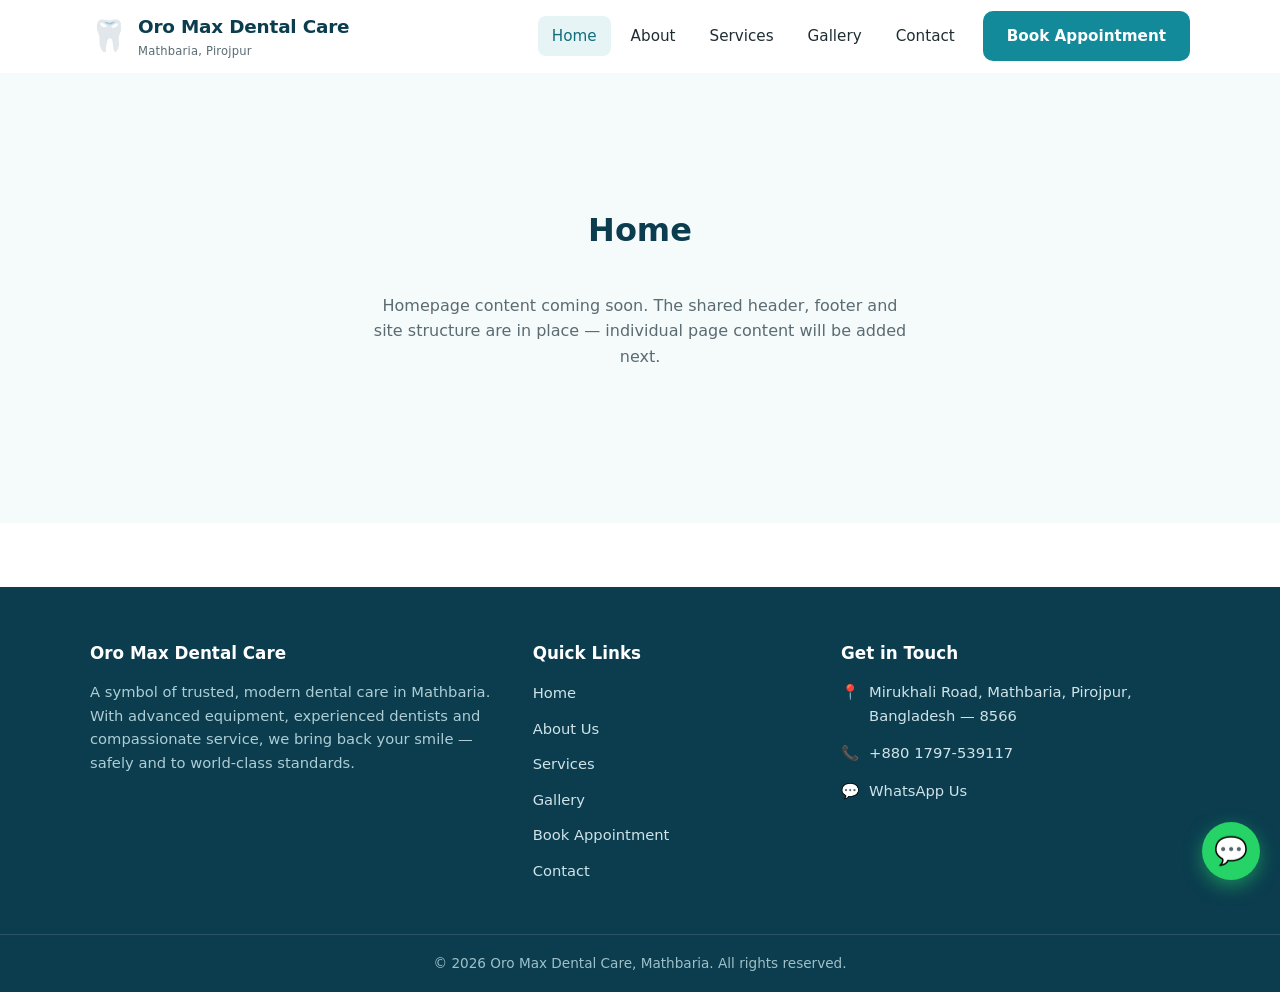
==== index.html @ 1729d455 "Set up site foundation: file structure, shared header & footer - Static HTML/CSS/JS scaffold for Oro" ====
<!DOCTYPE html>
<html lang="en">
<head>
  <meta charset="UTF-8" />
  <meta name="viewport" content="width=device-width, initial-scale=1.0" />
  <title>Oro Max Dental Care — Mathbaria, Pirojpur</title>
  <meta name="description" content="Trusted, modern dental care in Mathbaria, Pirojpur. Experienced dentists, advanced equipment and compassionate service. Book your appointment today." />
  <link rel="stylesheet" href="css/style.css" />
</head>
<body data-page="home">
  <!-- Shared header (injected by include.js) -->
  <div data-include="partials/header.html"></div>

  <main>
    <section class="page-placeholder">
      <h1>Home</h1>
      <p>Homepage content coming soon. The shared header, footer and site
         structure are in place — individual page content will be added next.</p>
    </section>
  </main>

  <!-- Shared footer + floating WhatsApp (injected by include.js) -->
  <div data-include="partials/footer.html"></div>

  <script src="js/include.js"></script>
  <script src="js/main.js"></script>
</body>
</html>
---- css/style.css ----
/* ============================================================
   Oro Max Dental Care — Global Stylesheet
   Palette: clean white + dental teal/blue (no brand color given)
   ============================================================ */

/* ---------- Design tokens ---------- */
:root {
  --teal-700: #0f6e7a;
  --teal-600: #138a99;
  --teal-500: #17a2b8;
  --teal-100: #e6f4f6;
  --blue-900: #0b3d4f;
  --accent: #2cc0d6;

  --text: #1f2d33;
  --text-soft: #5a6b72;
  --bg: #ffffff;
  --bg-soft: #f5fafb;
  --border: #e2eaec;
  --white: #ffffff;
  --whatsapp: #25d366;

  --shadow-sm: 0 1px 4px rgba(11, 61, 79, 0.08);
  --shadow-md: 0 6px 20px rgba(11, 61, 79, 0.12);

  --radius: 10px;
  --radius-lg: 16px;
  --container: 1140px;
  --header-h: 72px;

  --font: "Segoe UI", system-ui, -apple-system, Roboto, Helvetica, Arial, sans-serif;
}

/* ---------- Reset / base ---------- */
*,
*::before,
*::after { box-sizing: border-box; }

html { scroll-behavior: smooth; }

body {
  margin: 0;
  font-family: var(--font);
  color: var(--text);
  background: var(--bg);
  line-height: 1.6;
  -webkit-font-smoothing: antialiased;
}

img { max-width: 100%; display: block; }
a { color: var(--teal-600); text-decoration: none; }
a:hover { color: var(--teal-700); }

h1, h2, h3 { line-height: 1.25; color: var(--blue-900); margin-top: 0; }

.container {
  width: 100%;
  max-width: var(--container);
  margin-inline: auto;
  padding-inline: 20px;
}

/* ---------- Buttons ---------- */
.btn {
  display: inline-flex;
  align-items: center;
  justify-content: center;
  gap: 8px;
  padding: 11px 22px;
  border-radius: var(--radius);
  font-weight: 600;
  font-size: 0.95rem;
  border: 2px solid transparent;
  cursor: pointer;
  transition: transform 0.15s ease, background 0.2s ease, color 0.2s ease;
}
.btn:active { transform: translateY(1px); }

.btn-primary {
  background: var(--teal-600);
  color: var(--white);
}
.btn-primary:hover { background: var(--teal-700); color: var(--white); }

.btn-outline {
  background: transparent;
  border-color: var(--teal-600);
  color: var(--teal-600);
}
.btn-outline:hover { background: var(--teal-600); color: var(--white); }

/* ============================================================
   HEADER
   ============================================================ */
.site-header {
  position: sticky;
  top: 0;
  z-index: 1000;
  background: rgba(255, 255, 255, 0.96);
  backdrop-filter: blur(8px);
  border-bottom: 1px solid transparent;
  transition: box-shadow 0.2s ease, border-color 0.2s ease;
}
.site-header.is-scrolled {
  box-shadow: var(--shadow-sm);
  border-bottom-color: var(--border);
}

.header-inner {
  display: flex;
  align-items: center;
  justify-content: space-between;
  min-height: var(--header-h);
  gap: 16px;
}

/* Brand */
.brand {
  display: inline-flex;
  align-items: center;
  gap: 10px;
  color: var(--blue-900);
}
.brand:hover { color: var(--blue-900); }
.brand-icon { font-size: 1.9rem; line-height: 1; }
.brand-text { display: flex; flex-direction: column; }
.brand-name { font-weight: 700; font-size: 1.15rem; letter-spacing: -0.01em; }
.brand-tagline { font-size: 0.72rem; color: var(--text-soft); letter-spacing: 0.02em; }

/* Nav */
.primary-nav .nav-list {
  list-style: none;
  display: flex;
  align-items: center;
  gap: 6px;
  margin: 0;
  padding: 0;
}
.primary-nav a:not(.btn) {
  display: block;
  padding: 8px 14px;
  border-radius: 8px;
  color: var(--text);
  font-weight: 500;
  font-size: 0.95rem;
}
.primary-nav a:not(.btn):hover { background: var(--teal-100); color: var(--teal-700); }
.primary-nav a.is-active:not(.btn) { color: var(--teal-700); background: var(--teal-100); }
.nav-cta { margin-left: 8px; }

/* Hamburger */
.nav-toggle {
  display: none;
  flex-direction: column;
  justify-content: center;
  gap: 5px;
  width: 44px;
  height: 44px;
  background: transparent;
  border: none;
  cursor: pointer;
  padding: 0;
}
.nav-toggle-bar {
  width: 26px;
  height: 3px;
  background: var(--blue-900);
  border-radius: 3px;
  transition: transform 0.25s ease, opacity 0.2s ease;
}
.nav-toggle.is-active .nav-toggle-bar:nth-child(1) { transform: translateY(8px) rotate(45deg); }
.nav-toggle.is-active .nav-toggle-bar:nth-child(2) { opacity: 0; }
.nav-toggle.is-active .nav-toggle-bar:nth-child(3) { transform: translateY(-8px) rotate(-45deg); }

/* Mobile nav */
@media (max-width: 880px) {
  .nav-toggle { display: flex; }
  .primary-nav {
    position: absolute;
    top: var(--header-h);
    left: 0;
    right: 0;
    background: var(--white);
    border-bottom: 1px solid var(--border);
    box-shadow: var(--shadow-md);
    max-height: 0;
    overflow: hidden;
    transition: max-height 0.3s ease;
  }
  .primary-nav.is-open { max-height: 460px; }
  .primary-nav .nav-list {
    flex-direction: column;
    align-items: stretch;
    gap: 2px;
    padding: 12px 20px 20px;
  }
  .primary-nav a:not(.btn) { padding: 12px 14px; }
  .nav-cta { margin: 8px 0 0; }
  .nav-cta .btn { width: 100%; }
}

/* ============================================================
   FOOTER
   ============================================================ */
.site-footer {
  background: var(--blue-900);
  color: #cfe3e8;
  margin-top: 64px;
}
.footer-grid {
  display: grid;
  grid-template-columns: 1.5fr 1fr 1.3fr;
  gap: 40px;
  padding-block: 56px 40px;
}
.footer-heading {
  color: var(--white);
  font-size: 1.05rem;
  margin-bottom: 16px;
}
.footer-about { color: #aecdd4; font-size: 0.92rem; margin: 0; }

.footer-links,
.footer-contact { list-style: none; margin: 0; padding: 0; }
.footer-links li { margin-bottom: 10px; }
.footer-links a { color: #cfe3e8; font-size: 0.92rem; }
.footer-links a:hover { color: var(--accent); }

.footer-contact li {
  display: flex;
  align-items: flex-start;
  gap: 10px;
  margin-bottom: 14px;
  font-size: 0.92rem;
  color: #cfe3e8;
}
.footer-contact a { color: #cfe3e8; }
.footer-contact a:hover { color: var(--accent); }
.footer-contact-icon { flex-shrink: 0; }

.footer-bottom {
  border-top: 1px solid rgba(255, 255, 255, 0.12);
  padding-block: 18px;
  text-align: center;
}
.footer-bottom p { margin: 0; font-size: 0.85rem; color: #9fc0c8; }

@media (max-width: 760px) {
  .footer-grid { grid-template-columns: 1fr; gap: 32px; padding-block: 40px 28px; }
}

/* ============================================================
   FLOATING WHATSAPP BUTTON
   ============================================================ */
.whatsapp-float {
  position: fixed;
  right: 20px;
  bottom: 20px;
  z-index: 1100;
  width: 58px;
  height: 58px;
  border-radius: 50%;
  background: var(--whatsapp);
  display: flex;
  align-items: center;
  justify-content: center;
  box-shadow: 0 6px 18px rgba(37, 211, 102, 0.5);
  transition: transform 0.2s ease;
}
.whatsapp-float:hover { transform: scale(1.08); }
.whatsapp-float-icon { font-size: 1.7rem; line-height: 1; }

/* ============================================================
   PAGE SCAFFOLD HELPERS (placeholder pages for now)
   ============================================================ */
.page-placeholder {
  min-height: 50vh;
  display: flex;
  flex-direction: column;
  align-items: center;
  justify-content: center;
  text-align: center;
  padding: 80px 20px;
  background: var(--bg-soft);
}
.page-placeholder h1 { font-size: 2rem; }
.page-placeholder p { color: var(--text-soft); max-width: 540px; }
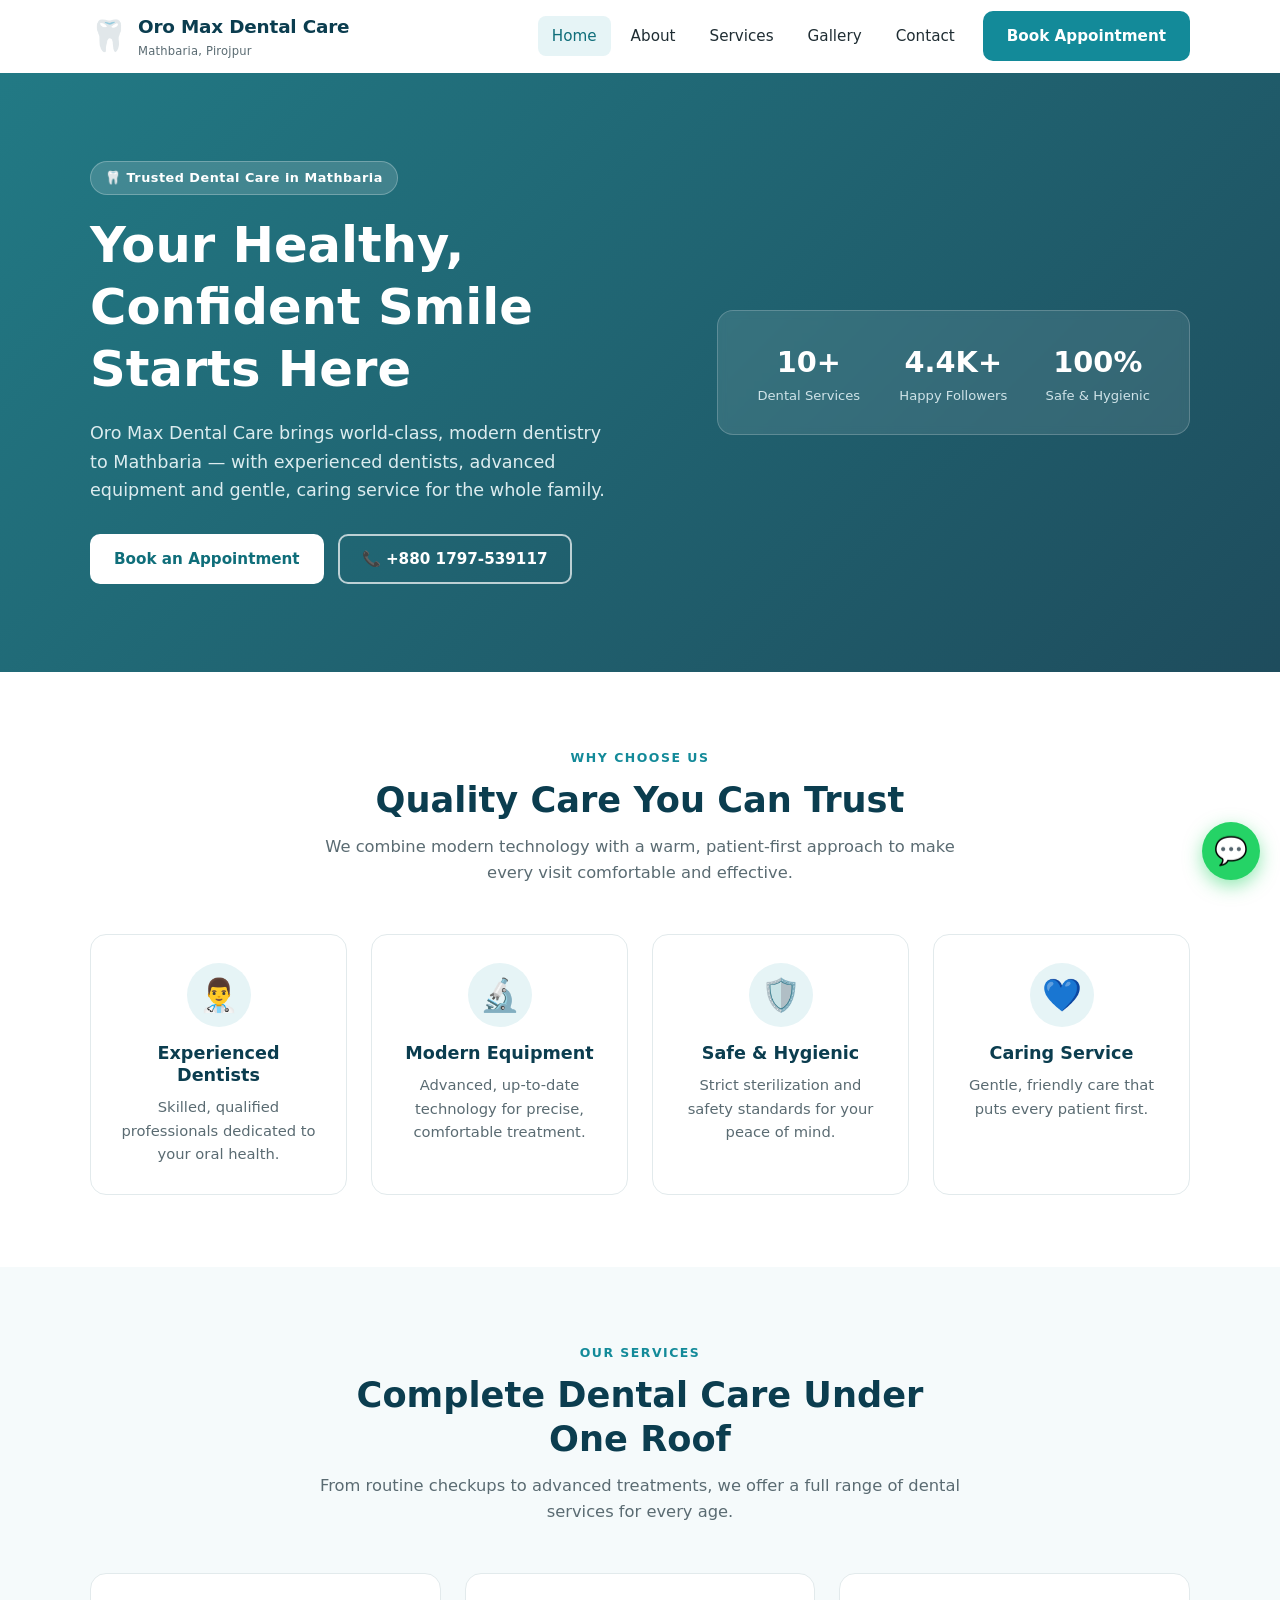
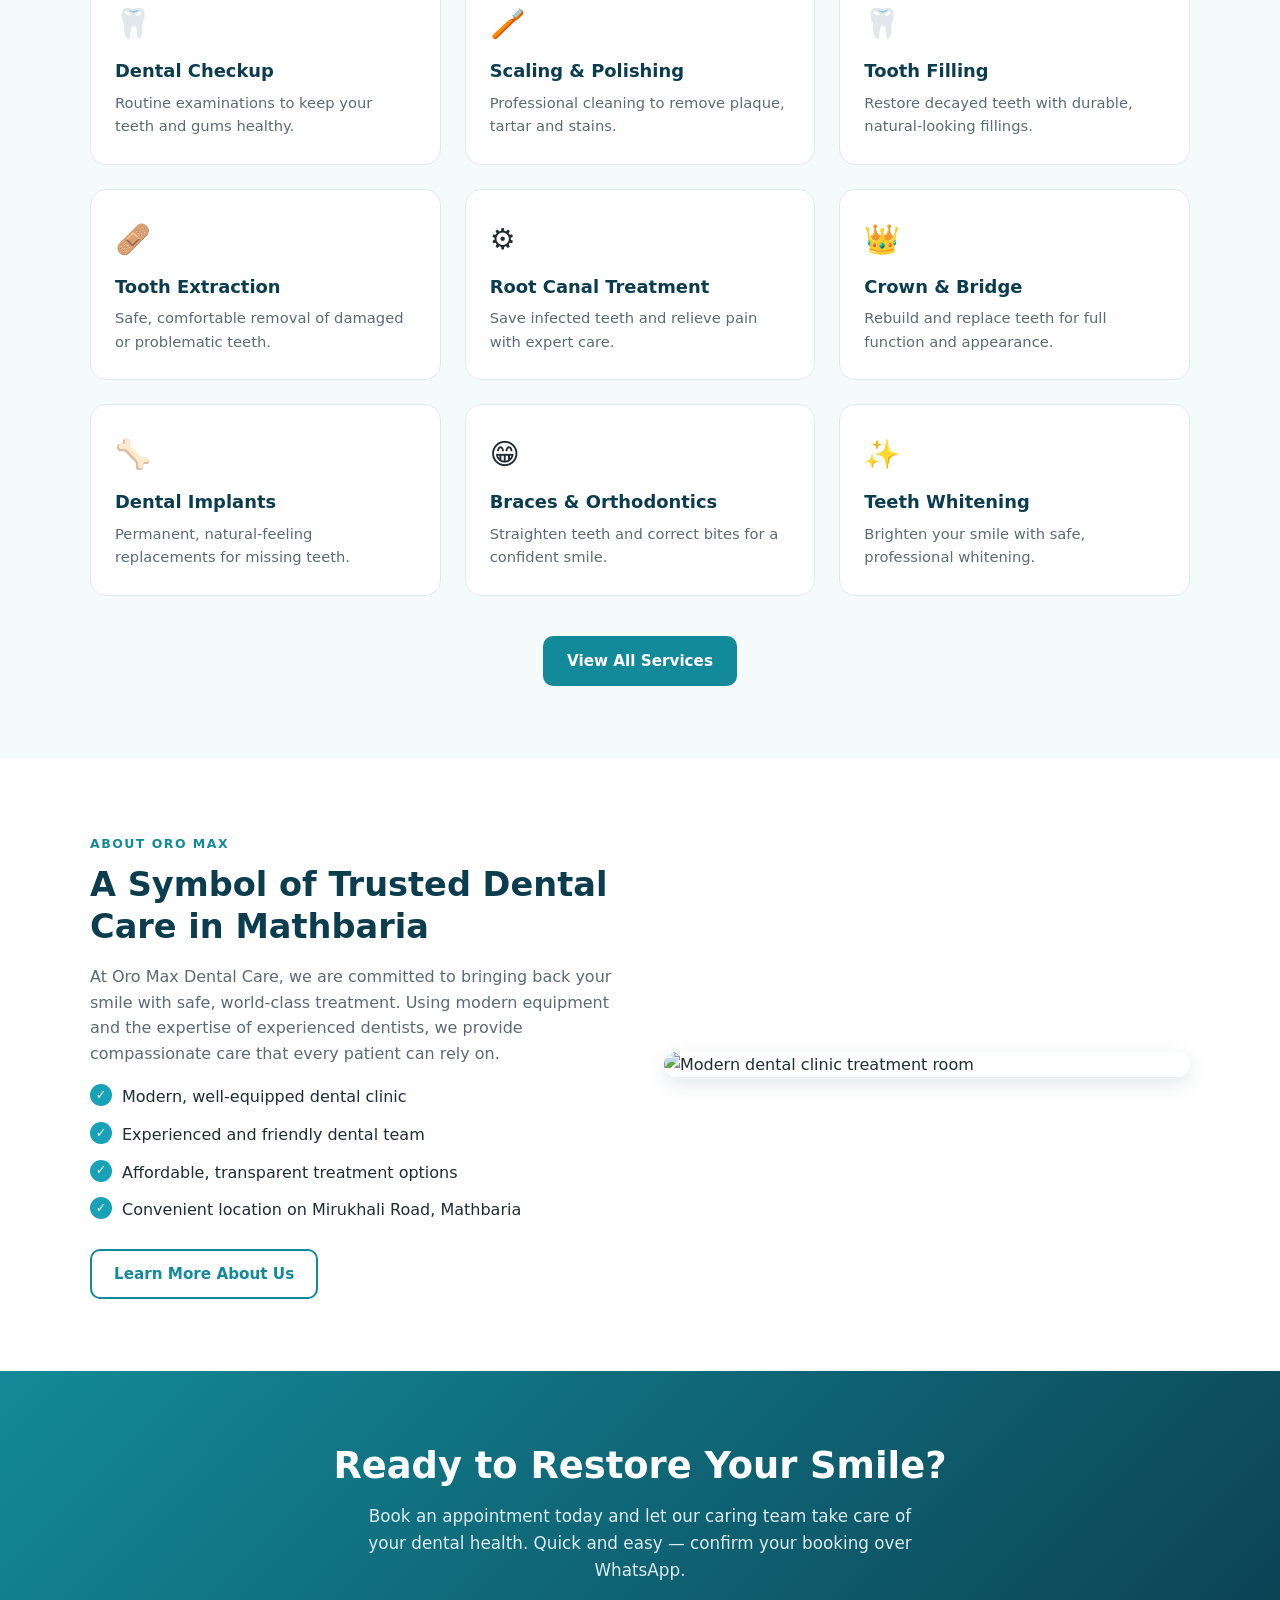
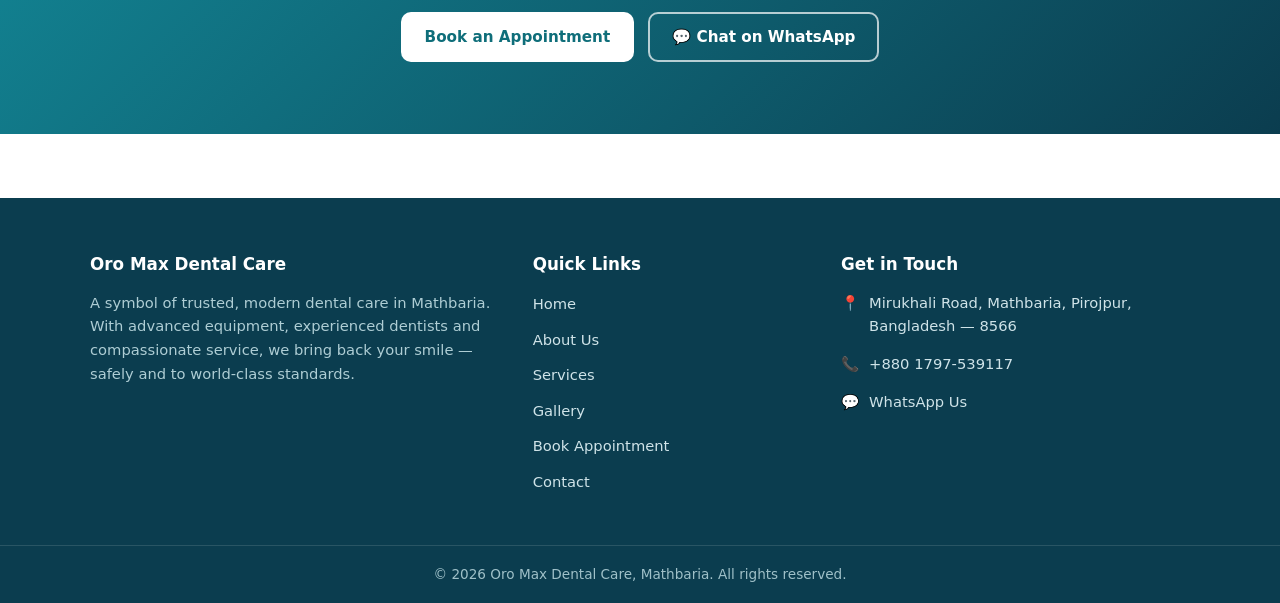
==== commit 4e6c481c: "Build out home page content - Hero with tagline, CTA buttons (book + call) and stats - Why Choose Us" ====
--- a/index.html
+++ b/index.html
@@ -12,10 +12,186 @@
   <div data-include="partials/header.html"></div>
 
   <main>
-    <section class="page-placeholder">
-      <h1>Home</h1>
-      <p>Homepage content coming soon. The shared header, footer and site
-         structure are in place — individual page content will be added next.</p>
+    <!-- ============ HERO ============ -->
+    <section class="hero">
+      <div class="container hero-inner">
+        <div class="hero-content">
+          <span class="hero-eyebrow">🦷 Trusted Dental Care in Mathbaria</span>
+          <h1>Your Healthy, Confident Smile Starts Here</h1>
+          <p>
+            Oro Max Dental Care brings world-class, modern dentistry to Mathbaria —
+            with experienced dentists, advanced equipment and gentle, caring service
+            for the whole family.
+          </p>
+          <div class="hero-actions">
+            <a href="appointment.html" class="btn btn-light">Book an Appointment</a>
+            <a href="tel:+8801797539117" class="btn btn-ghost">📞 +880 1797-539117</a>
+          </div>
+        </div>
+
+        <div class="hero-stats">
+          <div class="hero-stat">
+            <div class="hero-stat-num">10+</div>
+            <div class="hero-stat-label">Dental Services</div>
+          </div>
+          <div class="hero-stat">
+            <div class="hero-stat-num">4.4K+</div>
+            <div class="hero-stat-label">Happy Followers</div>
+          </div>
+          <div class="hero-stat">
+            <div class="hero-stat-num">100%</div>
+            <div class="hero-stat-label">Safe & Hygienic</div>
+          </div>
+        </div>
+      </div>
+    </section>
+
+    <!-- ============ WHY CHOOSE US ============ -->
+    <section class="section">
+      <div class="container">
+        <div class="section-head">
+          <span class="section-eyebrow">Why Choose Us</span>
+          <h2 class="section-title">Quality Care You Can Trust</h2>
+          <p class="section-subtitle">
+            We combine modern technology with a warm, patient-first approach to make
+            every visit comfortable and effective.
+          </p>
+        </div>
+
+        <div class="feature-grid">
+          <div class="feature-card">
+            <div class="feature-icon" aria-hidden="true">👨‍⚕️</div>
+            <h3>Experienced Dentists</h3>
+            <p>Skilled, qualified professionals dedicated to your oral health.</p>
+          </div>
+          <div class="feature-card">
+            <div class="feature-icon" aria-hidden="true">🔬</div>
+            <h3>Modern Equipment</h3>
+            <p>Advanced, up-to-date technology for precise, comfortable treatment.</p>
+          </div>
+          <div class="feature-card">
+            <div class="feature-icon" aria-hidden="true">🛡️</div>
+            <h3>Safe &amp; Hygienic</h3>
+            <p>Strict sterilization and safety standards for your peace of mind.</p>
+          </div>
+          <div class="feature-card">
+            <div class="feature-icon" aria-hidden="true">💙</div>
+            <h3>Caring Service</h3>
+            <p>Gentle, friendly care that puts every patient first.</p>
+          </div>
+        </div>
+      </div>
+    </section>
+
+    <!-- ============ SERVICES PREVIEW ============ -->
+    <section class="section section-soft">
+      <div class="container">
+        <div class="section-head">
+          <span class="section-eyebrow">Our Services</span>
+          <h2 class="section-title">Complete Dental Care Under One Roof</h2>
+          <p class="section-subtitle">
+            From routine checkups to advanced treatments, we offer a full range of
+            dental services for every age.
+          </p>
+        </div>
+
+        <div class="service-grid">
+          <div class="service-card">
+            <div class="service-icon" aria-hidden="true">🦷</div>
+            <h3>Dental Checkup</h3>
+            <p>Routine examinations to keep your teeth and gums healthy.</p>
+          </div>
+          <div class="service-card">
+            <div class="service-icon" aria-hidden="true">🪥</div>
+            <h3>Scaling &amp; Polishing</h3>
+            <p>Professional cleaning to remove plaque, tartar and stains.</p>
+          </div>
+          <div class="service-card">
+            <div class="service-icon" aria-hidden="true">🦷</div>
+            <h3>Tooth Filling</h3>
+            <p>Restore decayed teeth with durable, natural-looking fillings.</p>
+          </div>
+          <div class="service-card">
+            <div class="service-icon" aria-hidden="true">🩹</div>
+            <h3>Tooth Extraction</h3>
+            <p>Safe, comfortable removal of damaged or problematic teeth.</p>
+          </div>
+          <div class="service-card">
+            <div class="service-icon" aria-hidden="true">⚙️</div>
+            <h3>Root Canal Treatment</h3>
+            <p>Save infected teeth and relieve pain with expert care.</p>
+          </div>
+          <div class="service-card">
+            <div class="service-icon" aria-hidden="true">👑</div>
+            <h3>Crown &amp; Bridge</h3>
+            <p>Rebuild and replace teeth for full function and appearance.</p>
+          </div>
+          <div class="service-card">
+            <div class="service-icon" aria-hidden="true">🦴</div>
+            <h3>Dental Implants</h3>
+            <p>Permanent, natural-feeling replacements for missing teeth.</p>
+          </div>
+          <div class="service-card">
+            <div class="service-icon" aria-hidden="true">😁</div>
+            <h3>Braces &amp; Orthodontics</h3>
+            <p>Straighten teeth and correct bites for a confident smile.</p>
+          </div>
+          <div class="service-card">
+            <div class="service-icon" aria-hidden="true">✨</div>
+            <h3>Teeth Whitening</h3>
+            <p>Brighten your smile with safe, professional whitening.</p>
+          </div>
+        </div>
+
+        <div class="services-more">
+          <a href="services.html" class="btn btn-primary">View All Services</a>
+        </div>
+      </div>
+    </section>
+
+    <!-- ============ ABOUT PREVIEW ============ -->
+    <section class="section">
+      <div class="container split">
+        <div class="split-body">
+          <span class="section-eyebrow">About Oro Max</span>
+          <h2>A Symbol of Trusted Dental Care in Mathbaria</h2>
+          <p>
+            At Oro Max Dental Care, we are committed to bringing back your smile with
+            safe, world-class treatment. Using modern equipment and the expertise of
+            experienced dentists, we provide compassionate care that every patient
+            can rely on.
+          </p>
+          <ul class="check-list">
+            <li>Modern, well-equipped dental clinic</li>
+            <li>Experienced and friendly dental team</li>
+            <li>Affordable, transparent treatment options</li>
+            <li>Convenient location on Mirukhali Road, Mathbaria</li>
+          </ul>
+          <a href="about.html" class="btn btn-outline">Learn More About Us</a>
+        </div>
+        <div class="split-media">
+          <img
+            src="https://images.unsplash.com/photo-1629909613654-28e377c37b09?auto=format&fit=crop&w=800&q=80"
+            alt="Modern dental clinic treatment room"
+            loading="lazy" />
+        </div>
+      </div>
+    </section>
+
+    <!-- ============ CTA BANNER ============ -->
+    <section class="section cta-banner">
+      <div class="container">
+        <h2>Ready to Restore Your Smile?</h2>
+        <p>
+          Book an appointment today and let our caring team take care of your dental
+          health. Quick and easy — confirm your booking over WhatsApp.
+        </p>
+        <div class="cta-actions">
+          <a href="appointment.html" class="btn btn-light">Book an Appointment</a>
+          <a href="https://wa.me/8801797539117?text=Hello%2C%20I%20would%20like%20to%20book%20an%20appointment%20at%20Oro%20Max%20Dental%20Care."
+             class="btn btn-ghost" target="_blank" rel="noopener">💬 Chat on WhatsApp</a>
+        </div>
+      </div>
     </section>
   </main>
 
--- a/css/style.css
+++ b/css/style.css
@@ -285,3 +285,186 @@
 }
 .page-placeholder h1 { font-size: 2rem; }
 .page-placeholder p { color: var(--text-soft); max-width: 540px; }
+
+/* ============================================================
+   SHARED SECTION HELPERS
+   ============================================================ */
+.section { padding-block: 72px; }
+.section-soft { background: var(--bg-soft); }
+.section-head { text-align: center; max-width: 640px; margin: 0 auto 48px; }
+.section-eyebrow {
+  display: inline-block;
+  font-size: 0.78rem;
+  font-weight: 700;
+  letter-spacing: 0.12em;
+  text-transform: uppercase;
+  color: var(--teal-600);
+  margin-bottom: 10px;
+}
+.section-title { font-size: clamp(1.6rem, 3.5vw, 2.2rem); margin-bottom: 12px; }
+.section-subtitle { color: var(--text-soft); margin: 0; font-size: 1.02rem; }
+
+/* ============================================================
+   HERO
+   ============================================================ */
+.hero {
+  position: relative;
+  background:
+    linear-gradient(135deg, rgba(15, 110, 122, 0.92), rgba(11, 61, 79, 0.92)),
+    url("https://images.unsplash.com/photo-1606811841689-23dfddce3e95?auto=format&fit=crop&w=1600&q=80") center/cover;
+  color: var(--white);
+}
+.hero-inner {
+  display: grid;
+  grid-template-columns: 1.1fr 0.9fr;
+  align-items: center;
+  gap: 48px;
+  padding-block: 88px;
+}
+.hero-eyebrow {
+  display: inline-block;
+  background: rgba(255, 255, 255, 0.15);
+  border: 1px solid rgba(255, 255, 255, 0.25);
+  padding: 6px 14px;
+  border-radius: 999px;
+  font-size: 0.8rem;
+  font-weight: 600;
+  letter-spacing: 0.04em;
+  margin-bottom: 20px;
+}
+.hero h1 {
+  color: var(--white);
+  font-size: clamp(2rem, 5vw, 3.1rem);
+  margin-bottom: 18px;
+}
+.hero p { color: #dcecef; font-size: 1.1rem; max-width: 520px; margin: 0 0 30px; }
+.hero-actions { display: flex; flex-wrap: wrap; gap: 14px; }
+.hero .btn-light { background: var(--white); color: var(--teal-700); }
+.hero .btn-light:hover { background: var(--teal-100); color: var(--teal-700); }
+.hero .btn-ghost { border-color: rgba(255, 255, 255, 0.7); color: var(--white); }
+.hero .btn-ghost:hover { background: rgba(255, 255, 255, 0.15); color: var(--white); }
+
+.hero-stats {
+  display: grid;
+  grid-template-columns: repeat(3, 1fr);
+  gap: 18px;
+  background: rgba(255, 255, 255, 0.1);
+  border: 1px solid rgba(255, 255, 255, 0.2);
+  border-radius: var(--radius-lg);
+  padding: 28px;
+  backdrop-filter: blur(4px);
+}
+.hero-stat { text-align: center; }
+.hero-stat-num { font-size: 1.8rem; font-weight: 700; color: var(--white); }
+.hero-stat-label { font-size: 0.82rem; color: #cfe3e8; }
+
+@media (max-width: 880px) {
+  .hero-inner { grid-template-columns: 1fr; gap: 36px; padding-block: 60px; }
+  .hero-stats { max-width: 420px; }
+}
+
+/* ============================================================
+   FEATURES / WHY CHOOSE US
+   ============================================================ */
+.feature-grid {
+  display: grid;
+  grid-template-columns: repeat(4, 1fr);
+  gap: 24px;
+}
+.feature-card {
+  background: var(--white);
+  border: 1px solid var(--border);
+  border-radius: var(--radius-lg);
+  padding: 28px 24px;
+  text-align: center;
+  transition: transform 0.2s ease, box-shadow 0.2s ease;
+}
+.feature-card:hover { transform: translateY(-4px); box-shadow: var(--shadow-md); }
+.feature-icon {
+  font-size: 2rem;
+  width: 64px; height: 64px;
+  display: flex; align-items: center; justify-content: center;
+  margin: 0 auto 16px;
+  background: var(--teal-100);
+  border-radius: 50%;
+}
+.feature-card h3 { font-size: 1.1rem; margin-bottom: 8px; }
+.feature-card p { color: var(--text-soft); font-size: 0.92rem; margin: 0; }
+
+@media (max-width: 880px) { .feature-grid { grid-template-columns: repeat(2, 1fr); } }
+@media (max-width: 520px) { .feature-grid { grid-template-columns: 1fr; } }
+
+/* ============================================================
+   SERVICES PREVIEW
+   ============================================================ */
+.service-grid {
+  display: grid;
+  grid-template-columns: repeat(3, 1fr);
+  gap: 24px;
+}
+.service-card {
+  background: var(--white);
+  border: 1px solid var(--border);
+  border-radius: var(--radius-lg);
+  padding: 26px 24px;
+  transition: transform 0.2s ease, box-shadow 0.2s ease, border-color 0.2s ease;
+}
+.service-card:hover {
+  transform: translateY(-4px);
+  box-shadow: var(--shadow-md);
+  border-color: var(--teal-500);
+}
+.service-card .service-icon { font-size: 1.8rem; margin-bottom: 14px; }
+.service-card h3 { font-size: 1.12rem; margin-bottom: 8px; }
+.service-card p { color: var(--text-soft); font-size: 0.92rem; margin: 0; }
+.services-more { text-align: center; margin-top: 40px; }
+
+@media (max-width: 880px) { .service-grid { grid-template-columns: repeat(2, 1fr); } }
+@media (max-width: 520px) { .service-grid { grid-template-columns: 1fr; } }
+
+/* ============================================================
+   ABOUT PREVIEW (split)
+   ============================================================ */
+.split {
+  display: grid;
+  grid-template-columns: 1fr 1fr;
+  gap: 48px;
+  align-items: center;
+}
+.split-media img { border-radius: var(--radius-lg); box-shadow: var(--shadow-md); }
+.split-body h2 { font-size: clamp(1.6rem, 3.5vw, 2.1rem); margin-bottom: 16px; }
+.split-body p { color: var(--text-soft); margin-bottom: 18px; }
+.check-list { list-style: none; margin: 0 0 26px; padding: 0; }
+.check-list li {
+  display: flex; align-items: flex-start; gap: 10px;
+  margin-bottom: 12px; color: var(--text);
+}
+.check-list li::before {
+  content: "✓";
+  color: var(--white);
+  background: var(--teal-500);
+  width: 22px; height: 22px; flex-shrink: 0;
+  border-radius: 50%;
+  display: flex; align-items: center; justify-content: center;
+  font-size: 0.8rem; font-weight: 700;
+}
+@media (max-width: 880px) {
+  .split { grid-template-columns: 1fr; gap: 32px; }
+  .split-media { order: -1; }
+}
+
+/* ============================================================
+   CTA BANNER
+   ============================================================ */
+.cta-banner {
+  background: linear-gradient(135deg, var(--teal-600), var(--blue-900));
+  color: var(--white);
+  text-align: center;
+}
+.cta-banner h2 { color: var(--white); font-size: clamp(1.6rem, 4vw, 2.3rem); margin-bottom: 14px; }
+.cta-banner p { color: #dcecef; max-width: 560px; margin: 0 auto 28px; font-size: 1.05rem; }
+.cta-actions { display: flex; flex-wrap: wrap; gap: 14px; justify-content: center; }
+.cta-banner .btn-light { background: var(--white); color: var(--teal-700); }
+.cta-banner .btn-light:hover { background: var(--teal-100); }
+.cta-banner .btn-ghost { border-color: rgba(255,255,255,0.7); color: var(--white); }
+.cta-banner .btn-ghost:hover { background: rgba(255,255,255,0.15); }
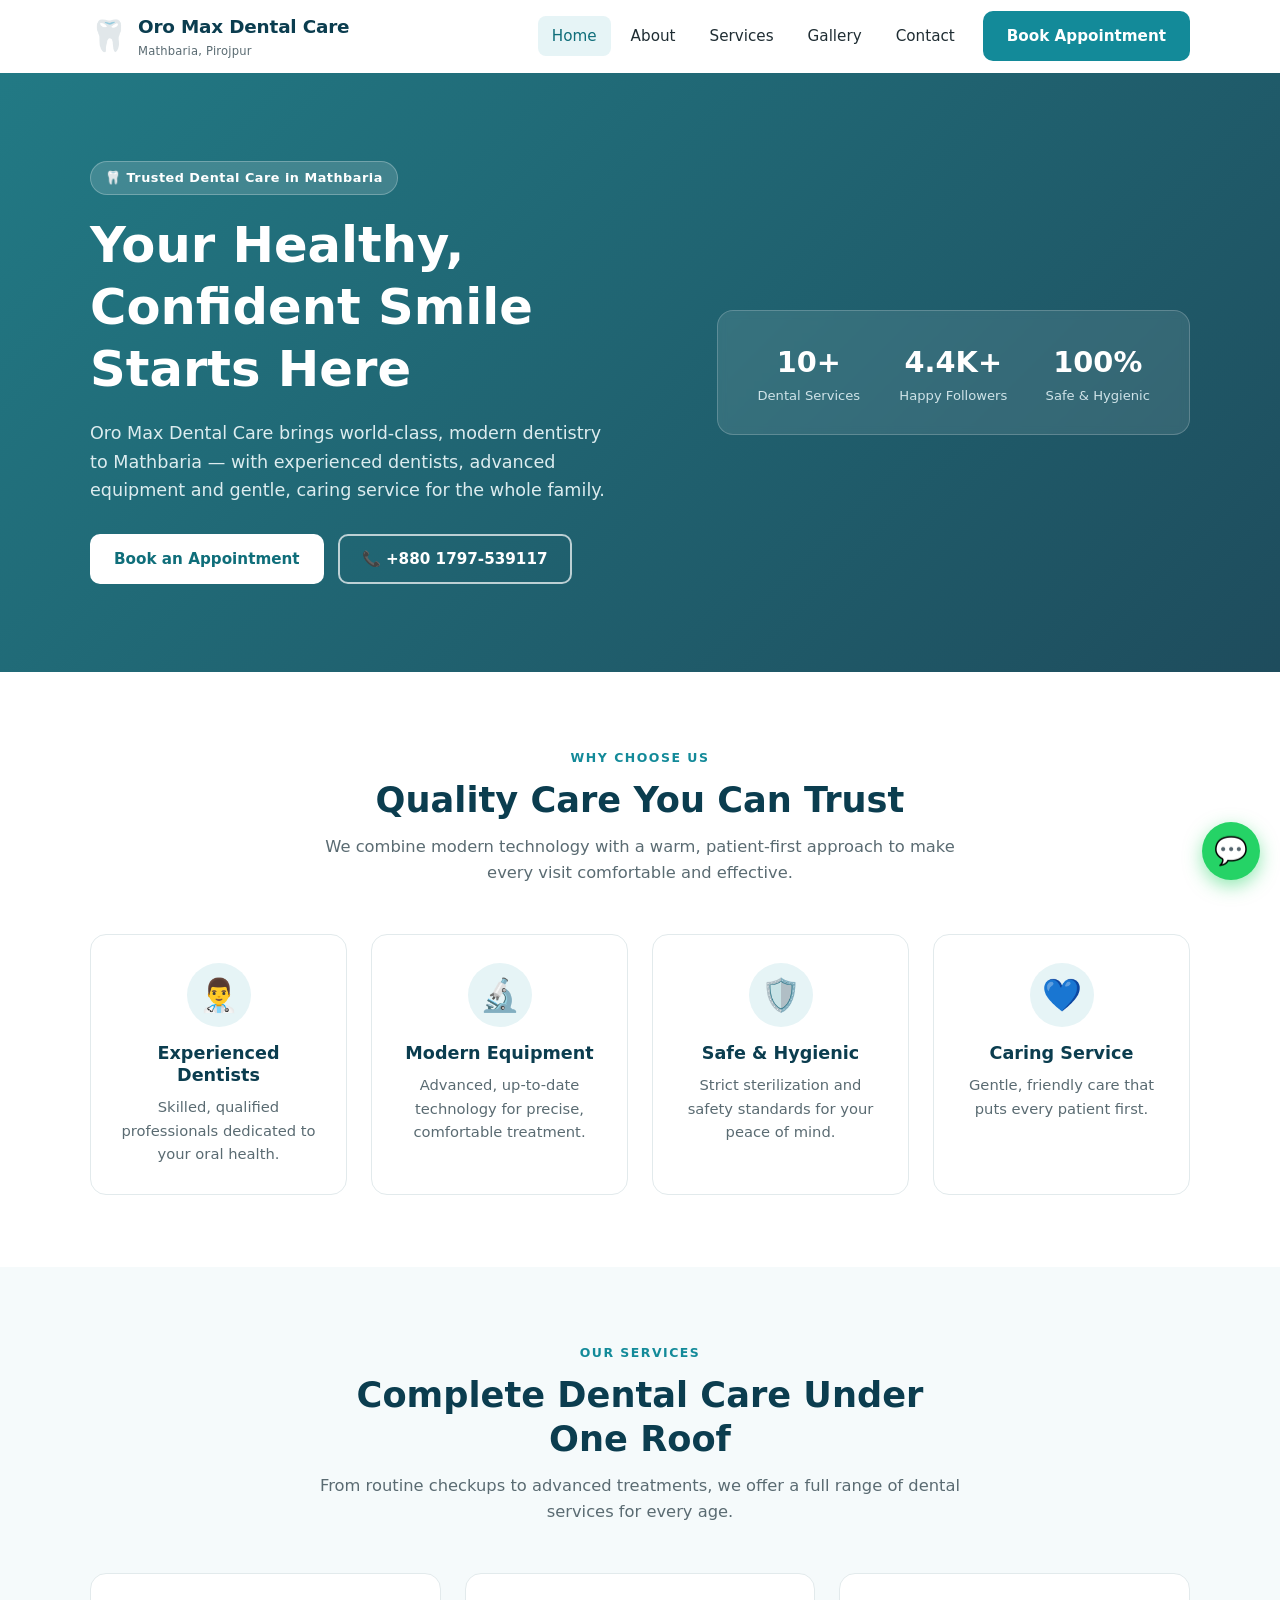
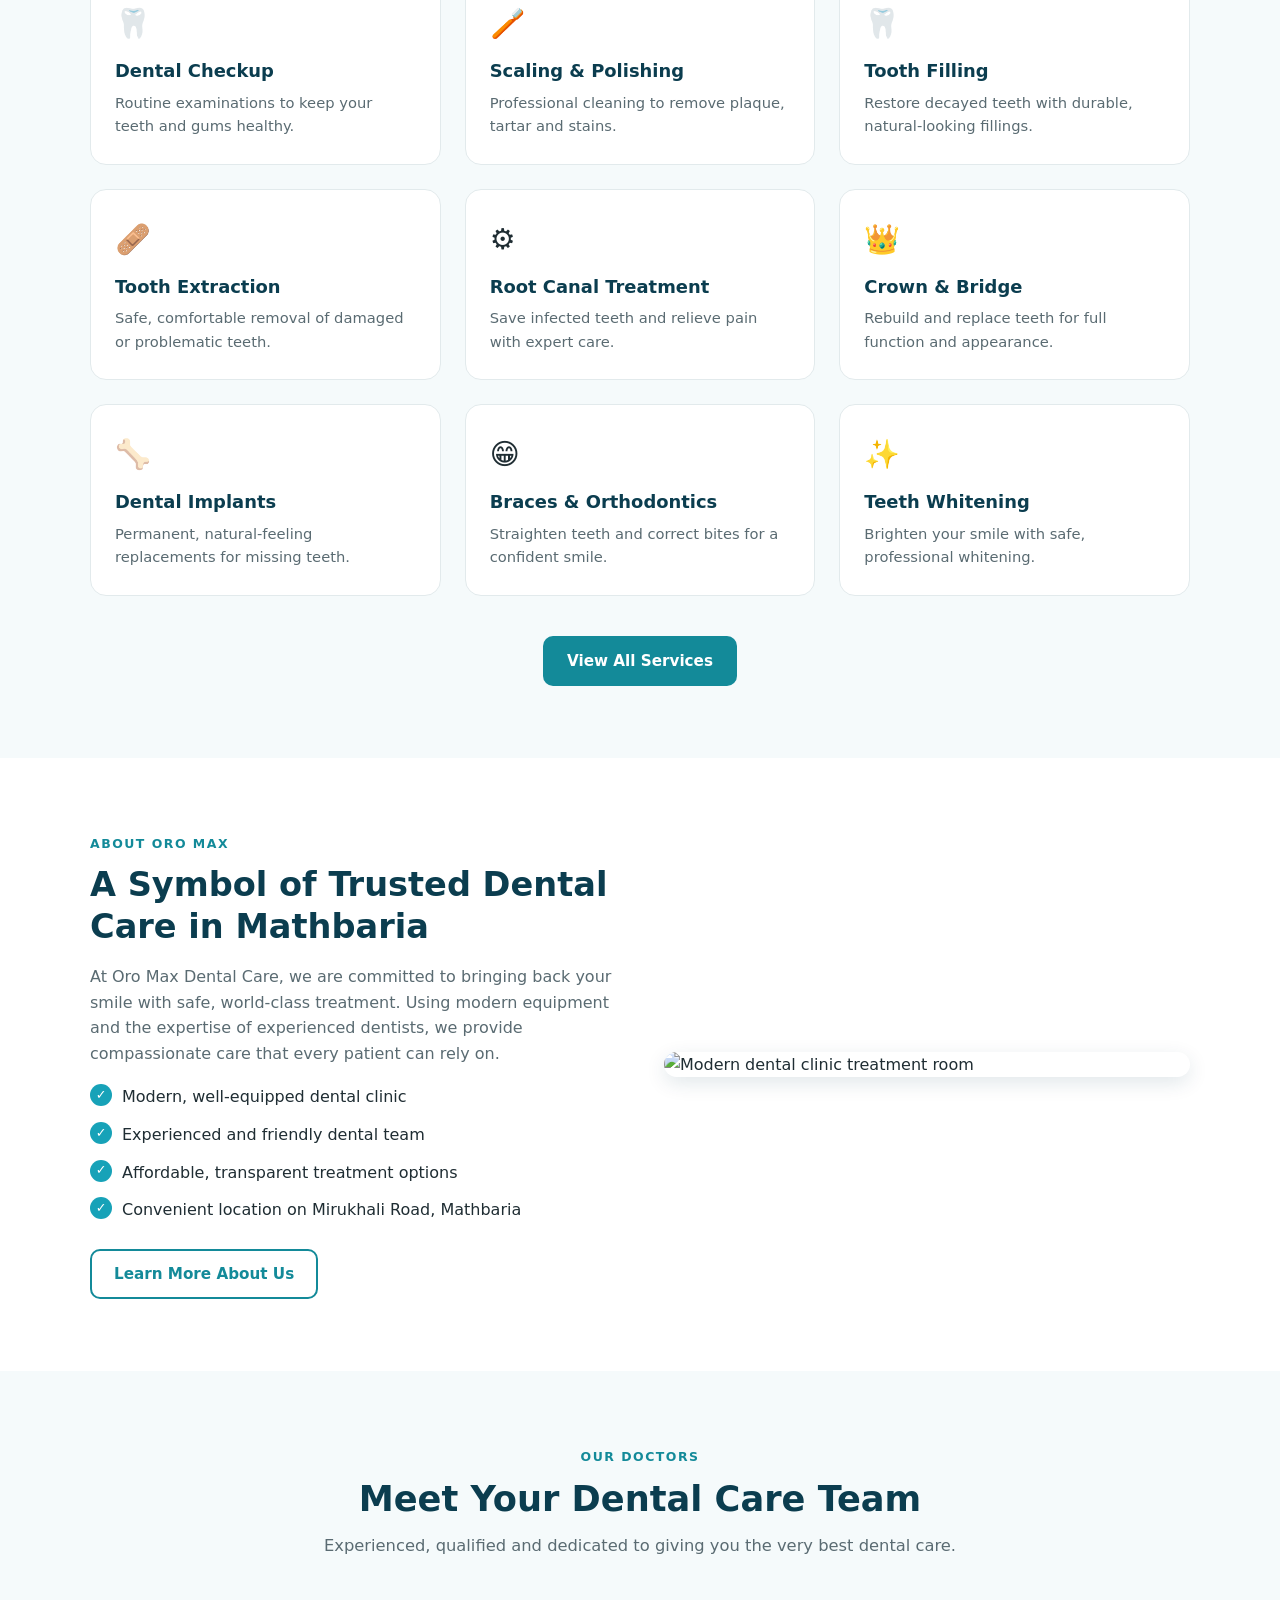
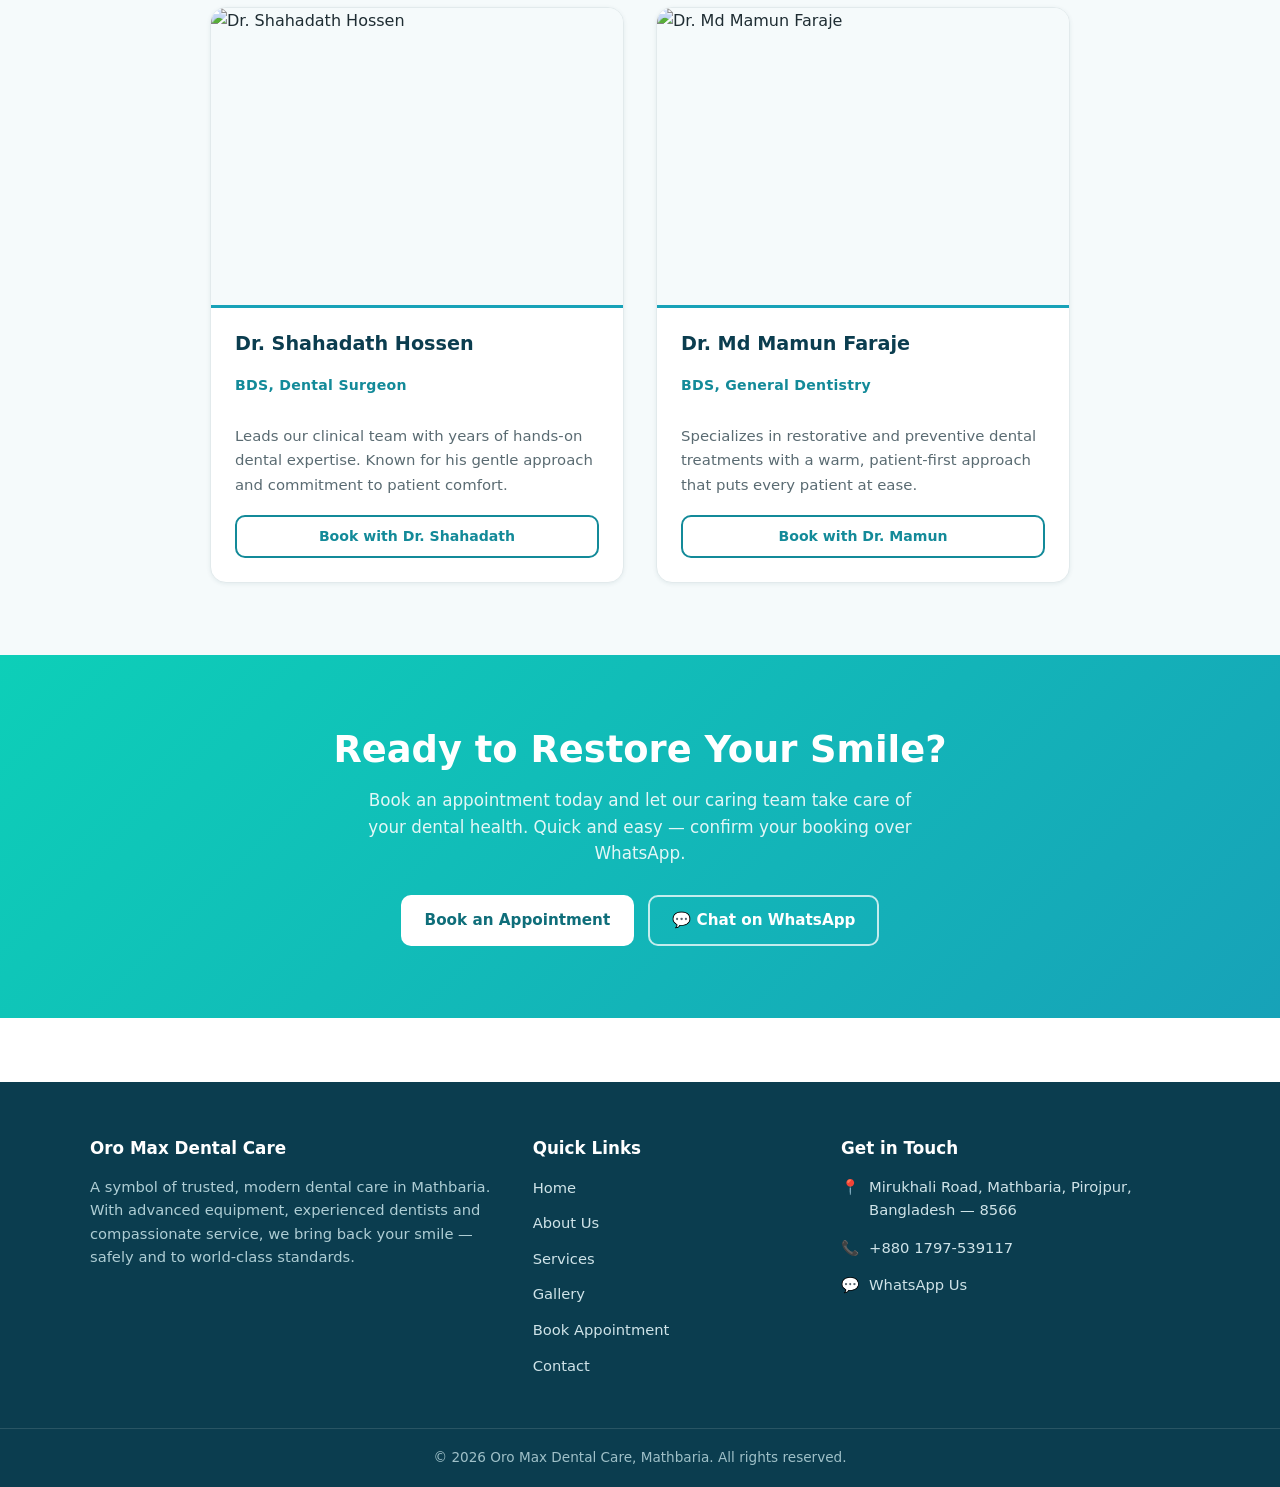
==== commit a51819f2: "Add doctor team section to homepage and update about page - New 'Our Doctors' section on homepage (b" ====
--- a/index.html
+++ b/index.html
@@ -178,6 +178,51 @@
       </div>
     </section>
 
+    <!-- ============ OUR DOCTORS ============ -->
+    <section class="section section-soft">
+      <div class="container">
+        <div class="section-head">
+          <span class="section-eyebrow">Our Doctors</span>
+          <h2 class="section-title">Meet Your Dental Care Team</h2>
+          <p class="section-subtitle">
+            Experienced, qualified and dedicated to giving you the very best dental care.
+          </p>
+        </div>
+
+        <div class="doctor-grid">
+          <div class="doctor-card">
+            <div class="doctor-photo-wrap">
+              <img src="images/dr-shahadath.jpg" alt="Dr. Shahadath Hossen" loading="lazy" />
+            </div>
+            <div class="doctor-body">
+              <h3>Dr. Shahadath Hossen</h3>
+              <p class="doctor-role">BDS, Dental Surgeon</p>
+              <p class="doctor-bio">
+                Leads our clinical team with years of hands-on dental expertise.
+                Known for his gentle approach and commitment to patient comfort.
+              </p>
+              <a href="appointment.html" class="btn btn-outline btn-sm">Book with Dr. Shahadath</a>
+            </div>
+          </div>
+
+          <div class="doctor-card">
+            <div class="doctor-photo-wrap">
+              <img src="images/dr-mamun.jpg" alt="Dr. Md Mamun Faraje" loading="lazy" />
+            </div>
+            <div class="doctor-body">
+              <h3>Dr. Md Mamun Faraje</h3>
+              <p class="doctor-role">BDS, General Dentistry</p>
+              <p class="doctor-bio">
+                Specializes in restorative and preventive dental treatments with a
+                warm, patient-first approach that puts every patient at ease.
+              </p>
+              <a href="appointment.html" class="btn btn-outline btn-sm">Book with Dr. Mamun</a>
+            </div>
+          </div>
+        </div>
+      </div>
+    </section>
+
     <!-- ============ CTA BANNER ============ -->
     <section class="section cta-banner">
       <div class="container">
@@ -200,5 +245,6 @@
 
   <script src="js/include.js"></script>
   <script src="js/main.js"></script>
+  <script src="js/animate.js"></script>
 </body>
 </html>
--- a/css/style.css
+++ b/css/style.css
@@ -271,6 +271,51 @@
 .whatsapp-float-icon { font-size: 1.7rem; line-height: 1; }
 
 /* ============================================================
+   ANIMATIONS — scroll-triggered fade/slide-in
+   ============================================================ */
+
+/* Initial hidden state — applied by JS after page load */
+.animate {
+  opacity: 0;
+  transform: translateY(30px);
+  transition: opacity 0.55s ease, transform 0.55s ease;
+}
+.animate.from-left  { transform: translateX(-40px); }
+.animate.from-right { transform: translateX( 40px); }
+
+/* Visible state toggled by IntersectionObserver */
+.animate.is-visible {
+  opacity: 1;
+  transform: none;
+}
+
+/* Stagger siblings inside a grid */
+.animate-stagger > * {
+  opacity: 0;
+  transform: translateY(28px);
+  transition: opacity 0.5s ease, transform 0.5s ease;
+}
+.animate-stagger.is-visible > *:nth-child(1) { transition-delay: 0.05s; }
+.animate-stagger.is-visible > *:nth-child(2) { transition-delay: 0.15s; }
+.animate-stagger.is-visible > *:nth-child(3) { transition-delay: 0.25s; }
+.animate-stagger.is-visible > *:nth-child(4) { transition-delay: 0.35s; }
+.animate-stagger.is-visible > *:nth-child(5) { transition-delay: 0.45s; }
+.animate-stagger.is-visible > *:nth-child(6) { transition-delay: 0.55s; }
+.animate-stagger.is-visible > *:nth-child(7) { transition-delay: 0.65s; }
+.animate-stagger.is-visible > *:nth-child(8) { transition-delay: 0.75s; }
+.animate-stagger.is-visible > *:nth-child(9) { transition-delay: 0.85s; }
+.animate-stagger.is-visible > * {
+  opacity: 1;
+  transform: none;
+}
+
+/* Respect reduced-motion preference */
+@media (prefers-reduced-motion: reduce) {
+  .animate,
+  .animate-stagger > * { transition: none; opacity: 1; transform: none; }
+}
+
+/* ============================================================
    PAGE SCAFFOLD HELPERS (placeholder pages for now)
    ============================================================ */
 .page-placeholder {
@@ -457,14 +502,409 @@
    CTA BANNER
    ============================================================ */
 .cta-banner {
-  background: linear-gradient(135deg, var(--teal-600), var(--blue-900));
+  /* Bright cyan-to-teal — clearly distinct from the dark navy footer */
+  background: linear-gradient(135deg, #0dcfb8, var(--teal-500));
   color: var(--white);
   text-align: center;
 }
 .cta-banner h2 { color: var(--white); font-size: clamp(1.6rem, 4vw, 2.3rem); margin-bottom: 14px; }
-.cta-banner p { color: #dcecef; max-width: 560px; margin: 0 auto 28px; font-size: 1.05rem; }
+.cta-banner p { color: rgba(255,255,255,0.88); max-width: 560px; margin: 0 auto 28px; font-size: 1.05rem; }
 .cta-actions { display: flex; flex-wrap: wrap; gap: 14px; justify-content: center; }
 .cta-banner .btn-light { background: var(--white); color: var(--teal-700); }
 .cta-banner .btn-light:hover { background: var(--teal-100); }
-.cta-banner .btn-ghost { border-color: rgba(255,255,255,0.7); color: var(--white); }
-.cta-banner .btn-ghost:hover { background: rgba(255,255,255,0.15); }
+.cta-banner .btn-ghost { border-color: rgba(255,255,255,0.75); color: var(--white); }
+.cta-banner .btn-ghost:hover { background: rgba(255,255,255,0.18); }
+
+/* ============================================================
+   SERVICES PAGE EXTRAS
+   ============================================================ */
+/* How it works steps */
+.steps-grid {
+  display: grid;
+  grid-template-columns: repeat(3, 1fr);
+  gap: 24px;
+  counter-reset: step;
+}
+.step-card {
+  background: var(--white);
+  border: 1px solid var(--border);
+  border-radius: var(--radius-lg);
+  padding: 32px 24px 28px;
+  text-align: center;
+  position: relative;
+}
+.step-card::before {
+  counter-increment: step;
+  content: counter(step);
+  position: absolute;
+  top: -18px;
+  left: 50%;
+  transform: translateX(-50%);
+  width: 36px; height: 36px;
+  border-radius: 50%;
+  background: var(--teal-500);
+  color: var(--white);
+  font-weight: 700;
+  font-size: 0.95rem;
+  display: flex; align-items: center; justify-content: center;
+}
+.step-icon { font-size: 2rem; margin-bottom: 14px; }
+.step-card h3 { font-size: 1.1rem; margin-bottom: 8px; }
+.step-card p { color: var(--text-soft); font-size: 0.92rem; margin: 0; }
+@media (max-width: 760px) { .steps-grid { grid-template-columns: 1fr; gap: 32px; } }
+
+/* Service detail — tags */
+.sd-tags { display: flex; flex-wrap: wrap; gap: 6px; margin-top: 10px; }
+.sd-tag {
+  background: var(--teal-100);
+  color: var(--teal-700);
+  font-size: 0.75rem;
+  font-weight: 600;
+  padding: 3px 10px;
+  border-radius: 999px;
+}
+
+/* FAQ accordion */
+.faq-list { max-width: 820px; margin: 0 auto; }
+.faq-item {
+  border: 1px solid var(--border);
+  border-radius: var(--radius);
+  margin-bottom: 10px;
+  overflow: hidden;
+}
+.faq-question {
+  width: 100%;
+  background: var(--white);
+  border: none;
+  padding: 18px 20px;
+  display: flex;
+  align-items: center;
+  justify-content: space-between;
+  gap: 12px;
+  cursor: pointer;
+  font: 600 1rem var(--font);
+  color: var(--blue-900);
+  text-align: left;
+  transition: background 0.2s;
+}
+.faq-question:hover { background: var(--bg-soft); }
+.faq-chevron {
+  flex-shrink: 0;
+  width: 22px; height: 22px;
+  border-radius: 50%;
+  background: var(--teal-100);
+  display: flex; align-items: center; justify-content: center;
+  font-size: 0.75rem;
+  color: var(--teal-700);
+  transition: transform 0.3s ease;
+}
+.faq-item.is-open .faq-chevron { transform: rotate(180deg); }
+.faq-answer {
+  max-height: 0;
+  overflow: hidden;
+  transition: max-height 0.35s ease, padding 0.2s;
+  padding: 0 20px;
+  color: var(--text-soft);
+  font-size: 0.95rem;
+  line-height: 1.7;
+}
+.faq-item.is-open .faq-answer { max-height: 300px; padding: 0 20px 18px; }
+
+/* ============================================================
+   INNER PAGE BANNER (about / services / gallery / etc.)
+   ============================================================ */
+.page-banner {
+  background:
+    linear-gradient(135deg, rgba(15, 110, 122, 0.93), rgba(11, 61, 79, 0.93)),
+    url("https://images.unsplash.com/photo-1606811841689-23dfddce3e95?auto=format&fit=crop&w=1600&q=80") center/cover;
+  color: var(--white);
+  text-align: center;
+  padding-block: 64px;
+}
+.page-banner h1 { color: var(--white); font-size: clamp(1.8rem, 4.5vw, 2.6rem); margin-bottom: 10px; }
+.page-banner p { color: #dcecef; margin: 0; font-size: 1.05rem; }
+.breadcrumb { font-size: 0.85rem; color: #bcd7dd; margin-top: 14px; }
+.breadcrumb a { color: var(--white); }
+
+/* ============================================================
+   ABOUT PAGE
+   ============================================================ */
+.mv-grid {
+  display: grid;
+  grid-template-columns: repeat(2, 1fr);
+  gap: 24px;
+}
+.mv-card {
+  background: var(--white);
+  border: 1px solid var(--border);
+  border-left: 4px solid var(--teal-500);
+  border-radius: var(--radius-lg);
+  padding: 30px;
+}
+.mv-card .feature-icon { margin: 0 0 16px; }
+.mv-card h3 { font-size: 1.25rem; margin-bottom: 10px; }
+.mv-card p { color: var(--text-soft); margin: 0; }
+@media (max-width: 760px) { .mv-grid { grid-template-columns: 1fr; } }
+
+/* Team */
+.team-grid {
+  display: grid;
+  grid-template-columns: repeat(3, 1fr);
+  gap: 26px;
+}
+.team-card {
+  background: var(--white);
+  border: 1px solid var(--border);
+  border-radius: var(--radius-lg);
+  overflow: hidden;
+  text-align: center;
+  transition: transform 0.2s ease, box-shadow 0.2s ease;
+}
+.team-card:hover { transform: translateY(-4px); box-shadow: var(--shadow-md); }
+.team-photo { aspect-ratio: 1 / 1; background: var(--teal-100); }
+.team-photo img { width: 100%; height: 100%; object-fit: cover; }
+.team-body { padding: 20px; }
+.team-body h3 { font-size: 1.1rem; margin-bottom: 4px; }
+.team-role { color: var(--teal-600); font-weight: 600; font-size: 0.88rem; margin-bottom: 10px; }
+.team-body p { color: var(--text-soft); font-size: 0.9rem; margin: 0; }
+@media (max-width: 880px) { .team-grid { grid-template-columns: repeat(2, 1fr); } }
+@media (max-width: 520px) { .team-grid { grid-template-columns: 1fr; } }
+.team-grid--two { grid-template-columns: repeat(2, 1fr); max-width: 760px; margin-inline: auto; }
+@media (max-width: 520px) { .team-grid--two { grid-template-columns: 1fr; } }
+
+/* ============================================================
+   SERVICES PAGE (detailed list)
+   ============================================================ */
+.service-list {
+  display: grid;
+  grid-template-columns: repeat(2, 1fr);
+  gap: 24px;
+}
+.service-detail {
+  display: flex;
+  gap: 18px;
+  background: var(--white);
+  border: 1px solid var(--border);
+  border-radius: var(--radius-lg);
+  padding: 26px;
+  transition: transform 0.2s ease, box-shadow 0.2s ease;
+}
+.service-detail:hover { transform: translateY(-3px); box-shadow: var(--shadow-md); }
+.service-detail .sd-icon {
+  flex-shrink: 0;
+  width: 56px; height: 56px;
+  display: flex; align-items: center; justify-content: center;
+  background: var(--teal-100);
+  border-radius: 14px;
+  font-size: 1.6rem;
+}
+.service-detail h3 { font-size: 1.15rem; margin-bottom: 6px; }
+.service-detail p { color: var(--text-soft); font-size: 0.93rem; margin: 0; }
+@media (max-width: 760px) { .service-list { grid-template-columns: 1fr; } }
+
+/* ============================================================
+   GALLERY PAGE
+   ============================================================ */
+.gallery-grid {
+  display: grid;
+  grid-template-columns: repeat(3, 1fr);
+  gap: 16px;
+}
+.gallery-item {
+  position: relative;
+  border-radius: var(--radius-lg);
+  overflow: hidden;
+  aspect-ratio: 4 / 3;
+  box-shadow: var(--shadow-sm);
+}
+.gallery-item img {
+  width: 100%; height: 100%;
+  object-fit: cover;
+  transition: transform 0.4s ease;
+}
+.gallery-item:hover img { transform: scale(1.08); }
+.gallery-caption {
+  position: absolute;
+  inset: auto 0 0 0;
+  background: linear-gradient(transparent, rgba(11, 61, 79, 0.85));
+  color: var(--white);
+  padding: 28px 16px 14px;
+  font-size: 0.9rem;
+  font-weight: 600;
+  opacity: 0;
+  transition: opacity 0.3s ease;
+}
+.gallery-item:hover .gallery-caption { opacity: 1; }
+@media (max-width: 880px) { .gallery-grid { grid-template-columns: repeat(2, 1fr); } }
+@media (max-width: 520px) { .gallery-grid { grid-template-columns: 1fr; } }
+
+/* ============================================================
+   FORMS (appointment / contact)
+   ============================================================ */
+.form-layout {
+  display: grid;
+  grid-template-columns: 1fr 1.2fr;
+  gap: 48px;
+  align-items: start;
+}
+.form-info h2 { font-size: 1.6rem; margin-bottom: 14px; }
+.form-info p { color: var(--text-soft); margin-bottom: 22px; }
+.info-list { list-style: none; margin: 0; padding: 0; }
+.info-list li {
+  display: flex; align-items: flex-start; gap: 14px;
+  margin-bottom: 20px;
+}
+.info-list .info-icon {
+  flex-shrink: 0;
+  width: 46px; height: 46px;
+  display: flex; align-items: center; justify-content: center;
+  background: var(--teal-100);
+  border-radius: 12px;
+  font-size: 1.2rem;
+}
+.info-list .info-label { font-weight: 700; color: var(--blue-900); display: block; }
+.info-list .info-value { color: var(--text-soft); font-size: 0.93rem; }
+.info-list a { color: var(--text-soft); }
+.info-list a:hover { color: var(--teal-700); }
+
+.form-card {
+  background: var(--white);
+  border: 1px solid var(--border);
+  border-radius: var(--radius-lg);
+  padding: 32px;
+  box-shadow: var(--shadow-sm);
+}
+.form-group { margin-bottom: 18px; }
+.form-group label {
+  display: block;
+  font-weight: 600;
+  font-size: 0.9rem;
+  margin-bottom: 7px;
+  color: var(--blue-900);
+}
+.form-group label .req { color: #d9534f; }
+.form-control {
+  width: 100%;
+  padding: 12px 14px;
+  border: 1.5px solid var(--border);
+  border-radius: var(--radius);
+  font: inherit;
+  color: var(--text);
+  background: var(--white);
+  transition: border-color 0.2s ease, box-shadow 0.2s ease;
+}
+.form-control:focus {
+  outline: none;
+  border-color: var(--teal-500);
+  box-shadow: 0 0 0 3px var(--teal-100);
+}
+textarea.form-control { resize: vertical; min-height: 110px; }
+.form-note {
+  font-size: 0.85rem;
+  color: var(--text-soft);
+  margin-top: 14px;
+  text-align: center;
+}
+.form-card .btn { width: 100%; }
+@media (max-width: 880px) { .form-layout { grid-template-columns: 1fr; gap: 36px; } }
+
+/* Map embed */
+.map-embed {
+  border-radius: var(--radius-lg);
+  overflow: hidden;
+  box-shadow: var(--shadow-sm);
+  border: 1px solid var(--border);
+}
+.map-embed iframe { display: block; width: 100%; height: 380px; border: 0; }
+
+/* Hours table */
+.hours-list { list-style: none; margin: 0; padding: 0; }
+.hours-list li {
+  display: flex; justify-content: space-between;
+  padding: 11px 0;
+  border-bottom: 1px dashed var(--border);
+  font-size: 0.94rem;
+}
+.hours-list li:last-child { border-bottom: none; }
+.hours-list .day { color: var(--blue-900); font-weight: 600; }
+.hours-list .time { color: var(--text-soft); }
+.hours-list .closed { color: #d9534f; }
+
+/* ============================================================
+   DOCTOR CARDS (homepage team section + about page)
+   Designed for portrait photos with white/transparent backgrounds.
+   ============================================================ */
+.doctor-grid {
+  display: grid;
+  grid-template-columns: repeat(2, 1fr);
+  gap: 32px;
+  max-width: 860px;
+  margin-inline: auto;
+}
+.doctor-card {
+  background: var(--white);
+  border: 1px solid var(--border);
+  border-radius: var(--radius-lg);
+  overflow: hidden;
+  box-shadow: var(--shadow-sm);
+  transition: transform 0.25s ease, box-shadow 0.25s ease;
+  display: flex;
+  flex-direction: column;
+}
+.doctor-card:hover {
+  transform: translateY(-6px);
+  box-shadow: var(--shadow-md);
+}
+
+/* Photo container — white bg matches the cut-out portrait style */
+.doctor-photo-wrap {
+  background: var(--bg-soft);
+  border-bottom: 3px solid var(--teal-500);
+  display: flex;
+  align-items: flex-end;
+  justify-content: center;
+  height: 300px;
+  overflow: hidden;
+}
+.doctor-photo-wrap img {
+  width: 100%;
+  height: 100%;
+  object-fit: contain;
+  object-position: center bottom;
+}
+
+/* Info area */
+.doctor-body {
+  padding: 24px;
+  flex: 1;
+  display: flex;
+  flex-direction: column;
+}
+.doctor-body h3 {
+  font-size: 1.2rem;
+  margin-bottom: 4px;
+  color: var(--blue-900);
+}
+.doctor-role {
+  color: var(--teal-600);
+  font-weight: 700;
+  font-size: 0.88rem;
+  letter-spacing: 0.02em;
+  margin-bottom: 12px;
+}
+.doctor-bio {
+  color: var(--text-soft);
+  font-size: 0.93rem;
+  line-height: 1.65;
+  margin-bottom: 18px;
+  flex: 1;
+}
+.btn-sm {
+  padding: 8px 16px;
+  font-size: 0.88rem;
+}
+
+@media (max-width: 600px) {
+  .doctor-grid { grid-template-columns: 1fr; max-width: 420px; }
+  .doctor-photo-wrap { height: 260px; }
+}
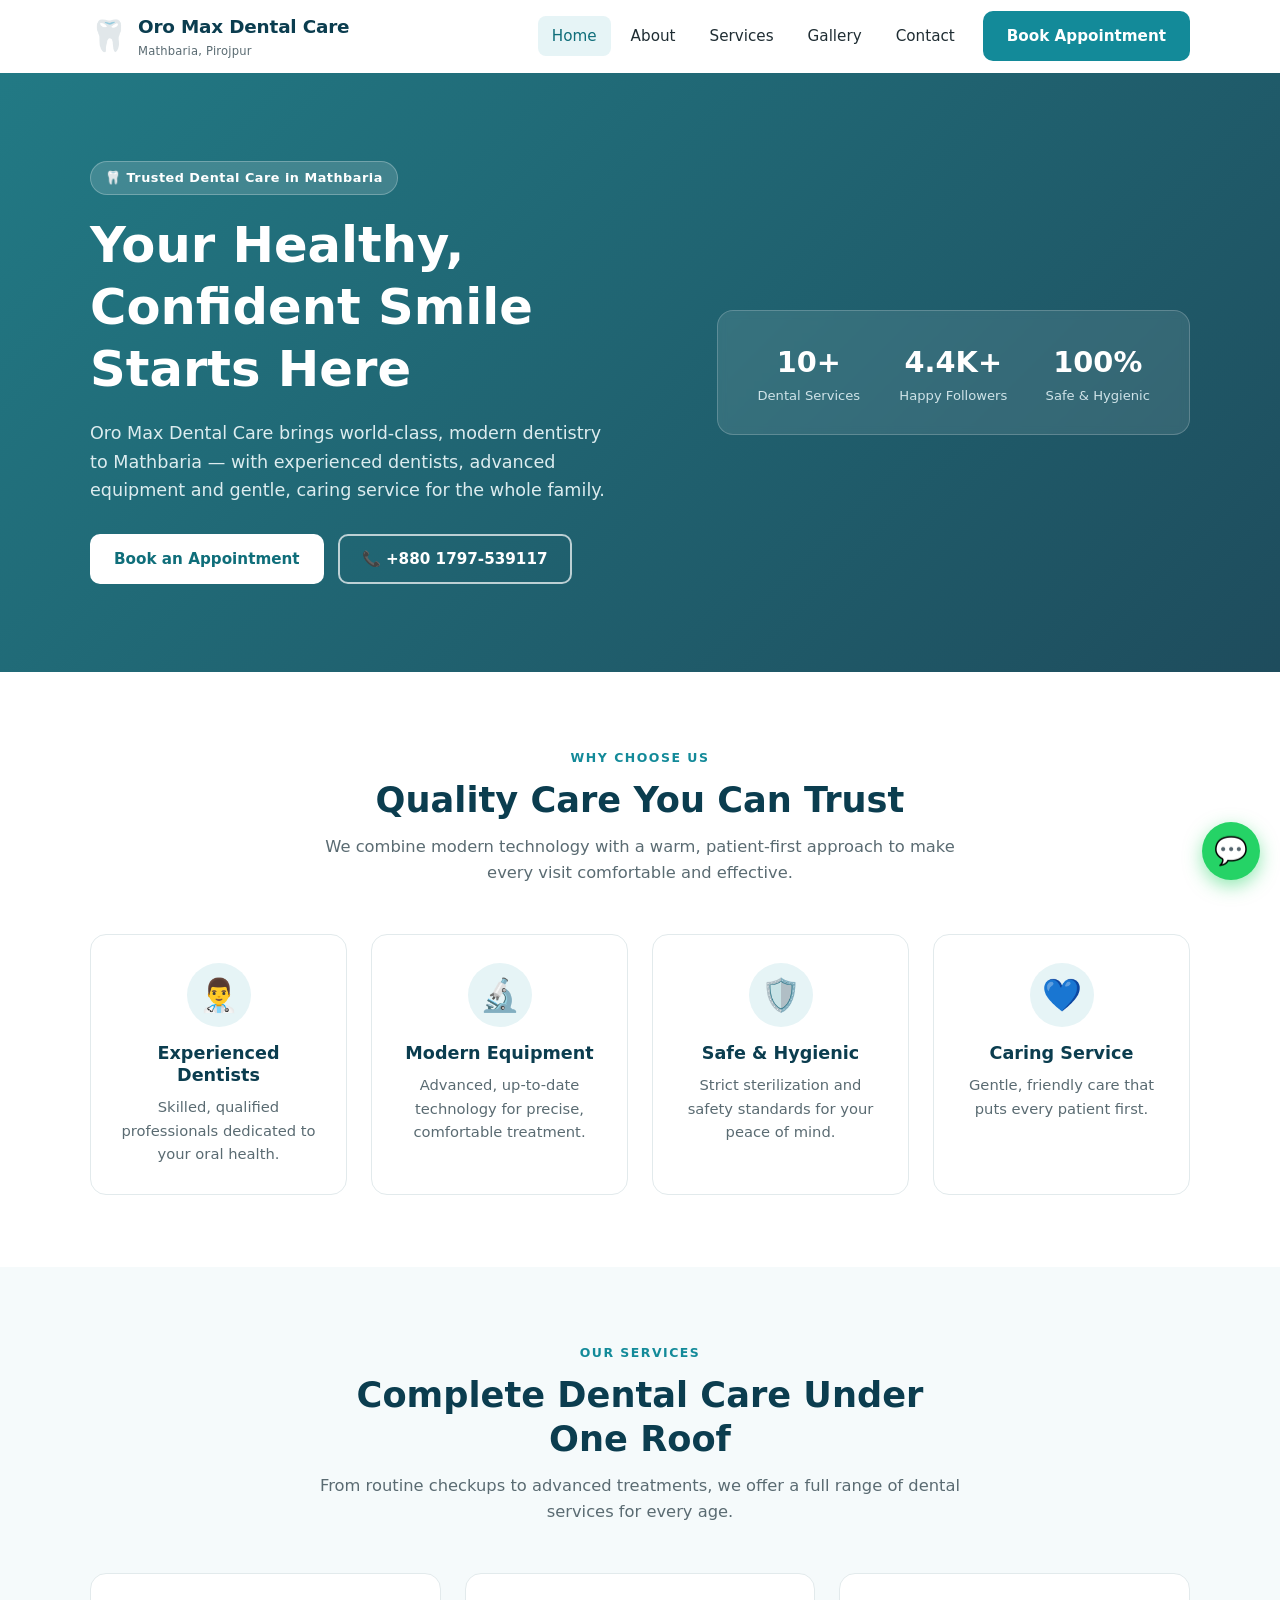
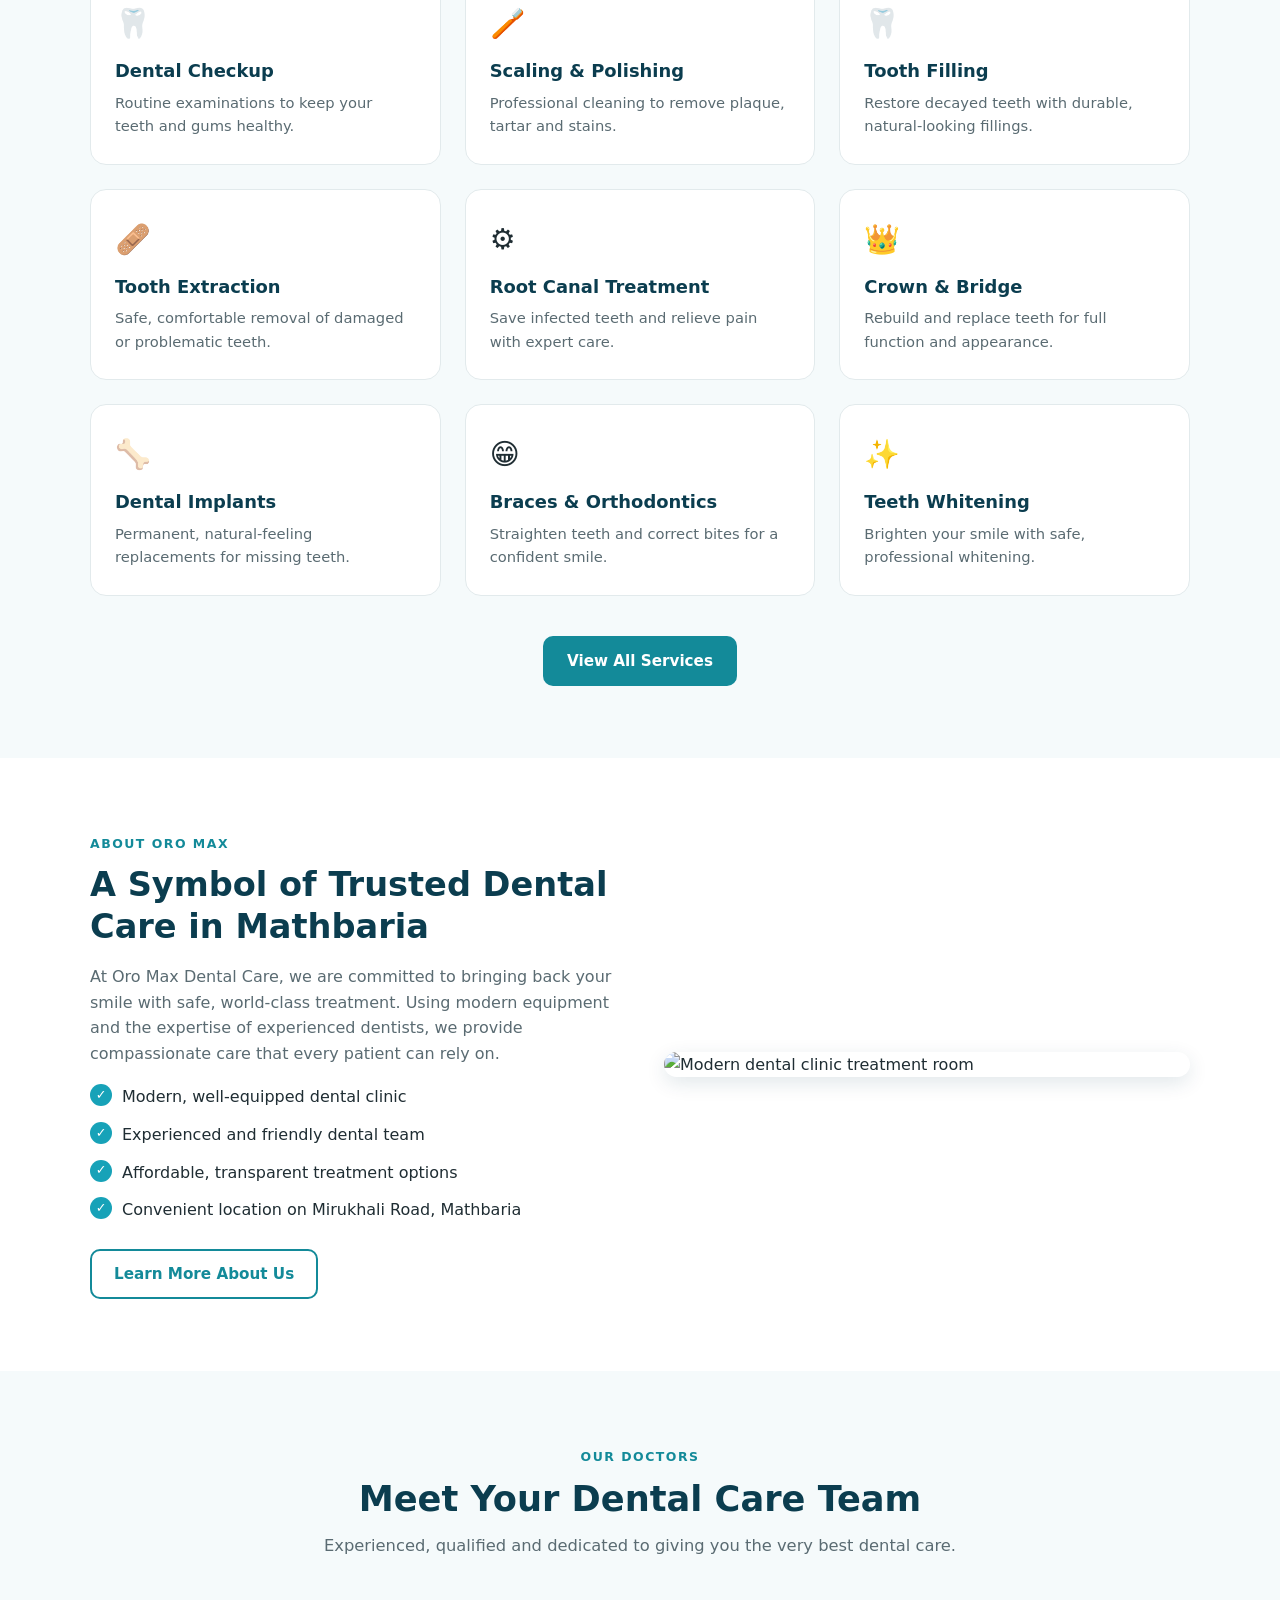
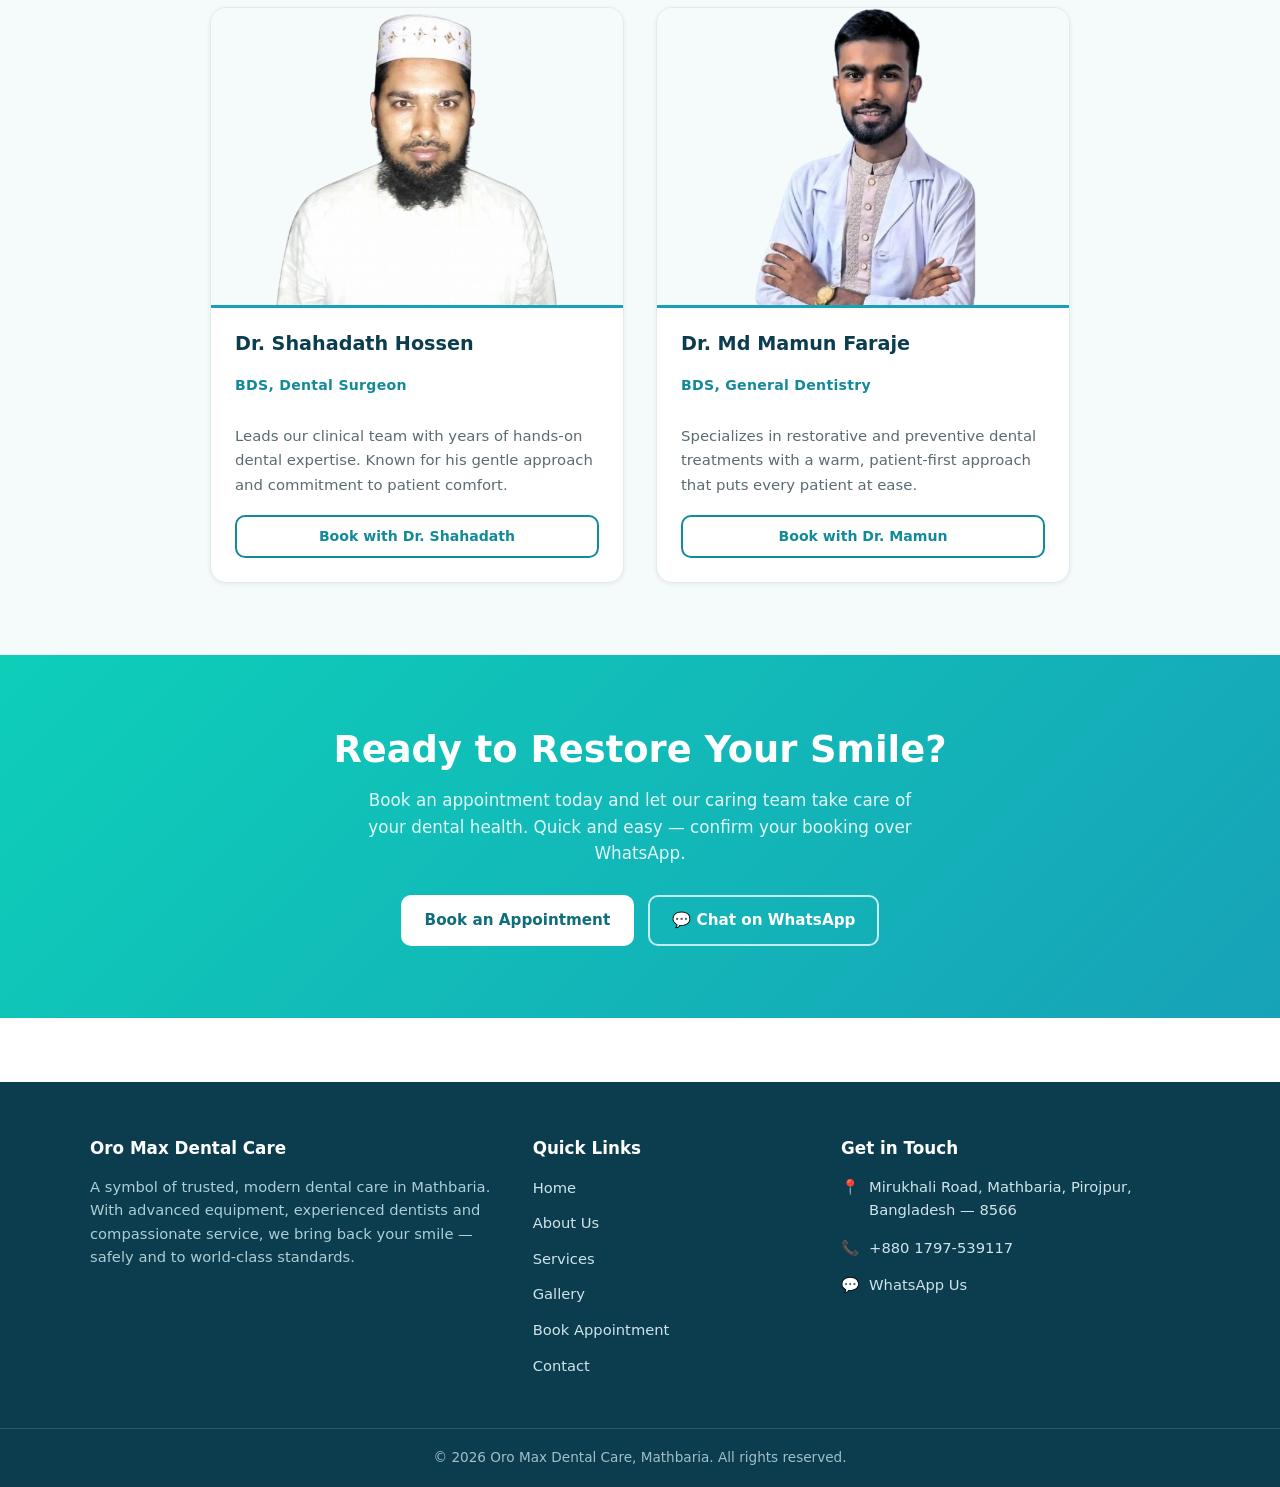
==== commit 151a9221: "Wire real doctor photos to team sections - Updated image src from placeholder paths to actual upload" ====
--- a/index.html
+++ b/index.html
@@ -192,7 +192,7 @@
         <div class="doctor-grid">
           <div class="doctor-card">
             <div class="doctor-photo-wrap">
-              <img src="images/dr-shahadath.jpg" alt="Dr. Shahadath Hossen" loading="lazy" />
+              <img src="images/shahada.png" alt="Dr. Shahadath Hossen" loading="lazy" />
             </div>
             <div class="doctor-body">
               <h3>Dr. Shahadath Hossen</h3>
@@ -207,7 +207,7 @@
 
           <div class="doctor-card">
             <div class="doctor-photo-wrap">
-              <img src="images/dr-mamun.jpg" alt="Dr. Md Mamun Faraje" loading="lazy" />
+              <img src="images/mamun.png" alt="Dr. Md Mamun Faraje" loading="lazy" />
             </div>
             <div class="doctor-body">
               <h3>Dr. Md Mamun Faraje</h3>
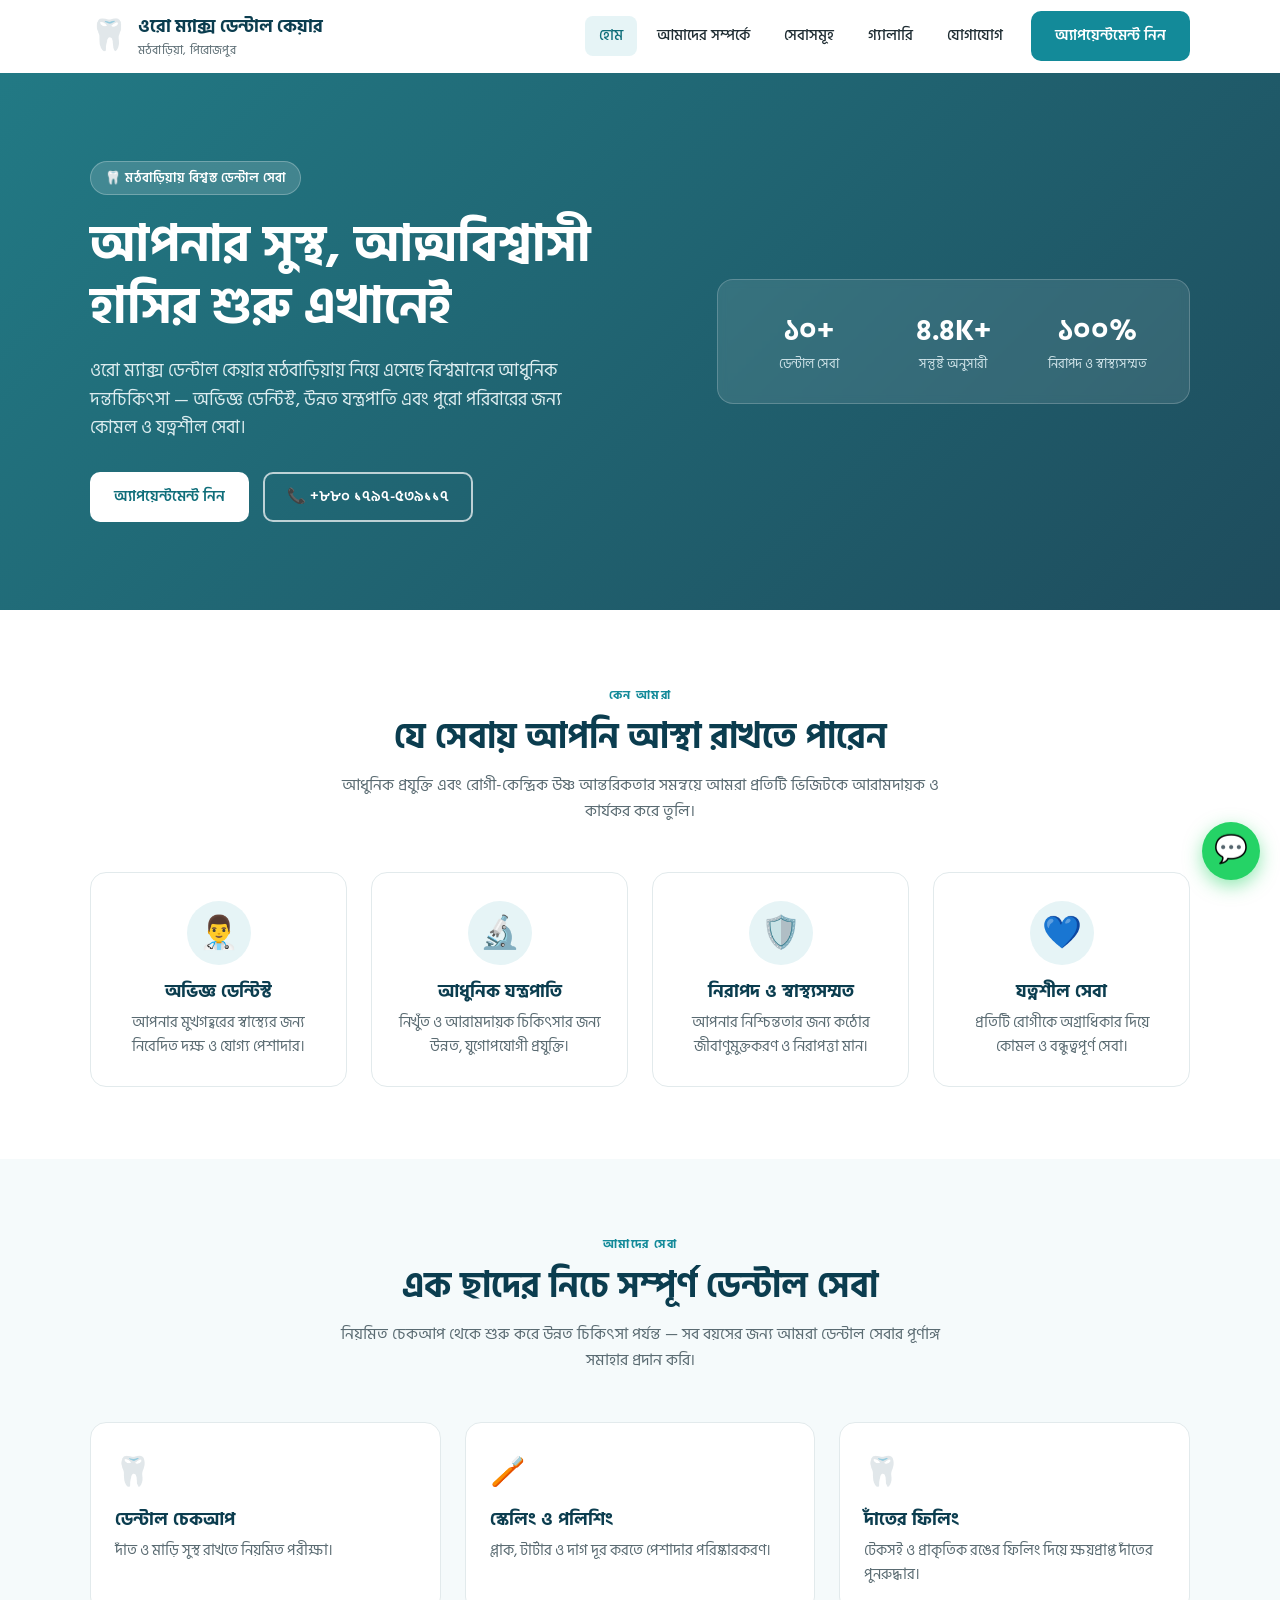
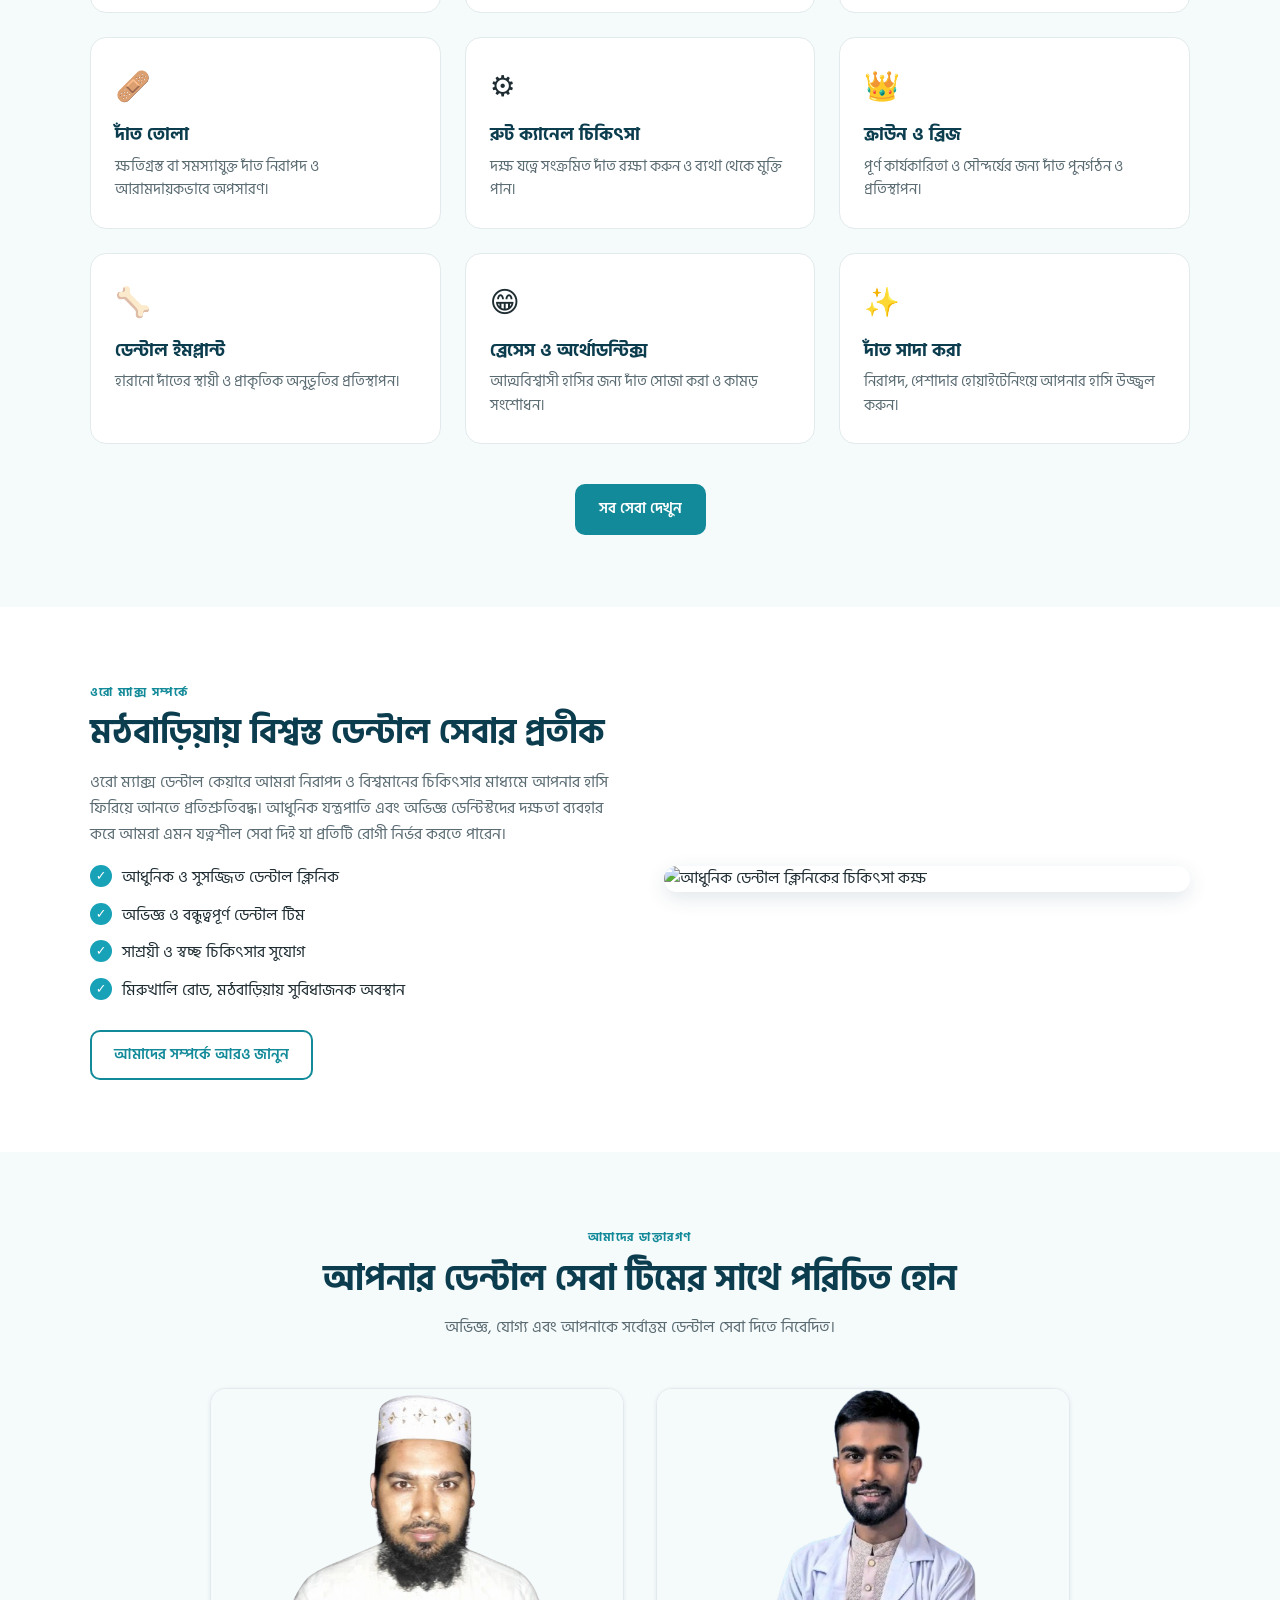
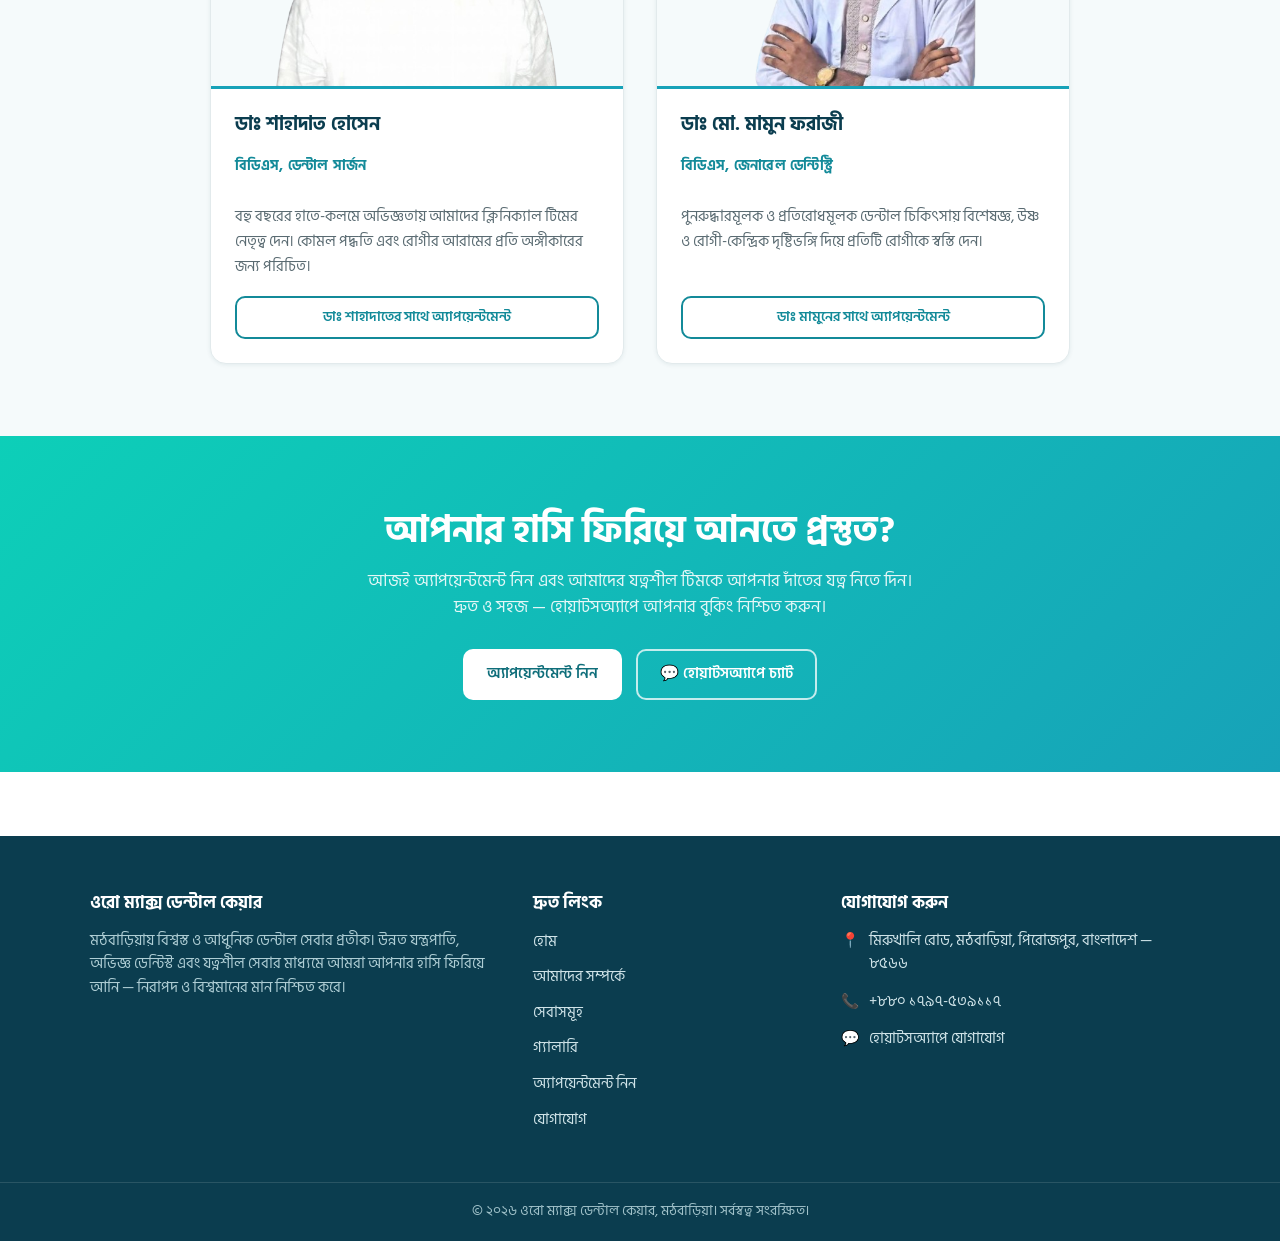
==== commit 671fd0e9: "Convert entire website to Bengali (বাংলা) - Translated all 6 pages (home, about, services, gallery, " ====
--- a/index.html
+++ b/index.html
@@ -1,10 +1,10 @@
 <!DOCTYPE html>
-<html lang="en">
+<html lang="bn">
 <head>
   <meta charset="UTF-8" />
   <meta name="viewport" content="width=device-width, initial-scale=1.0" />
-  <title>Oro Max Dental Care — Mathbaria, Pirojpur</title>
-  <meta name="description" content="Trusted, modern dental care in Mathbaria, Pirojpur. Experienced dentists, advanced equipment and compassionate service. Book your appointment today." />
+  <title>ওরো ম্যাক্স ডেন্টাল কেয়ার — মঠবাড়িয়া, পিরোজপুর</title>
+  <meta name="description" content="মঠবাড়িয়া, পিরোজপুরে বিশ্বস্ত ও আধুনিক ডেন্টাল সেবা। অভিজ্ঞ ডেন্টিস্ট, উন্নত যন্ত্রপাতি এবং যত্নশীল সেবা। আজই আপনার অ্যাপয়েন্টমেন্ট নিন।" />
   <link rel="stylesheet" href="css/style.css" />
 </head>
 <body data-page="home">
@@ -16,31 +16,31 @@
     <section class="hero">
       <div class="container hero-inner">
         <div class="hero-content">
-          <span class="hero-eyebrow">🦷 Trusted Dental Care in Mathbaria</span>
-          <h1>Your Healthy, Confident Smile Starts Here</h1>
+          <span class="hero-eyebrow">🦷 মঠবাড়িয়ায় বিশ্বস্ত ডেন্টাল সেবা</span>
+          <h1>আপনার সুস্থ, আত্মবিশ্বাসী হাসির শুরু এখানেই</h1>
           <p>
-            Oro Max Dental Care brings world-class, modern dentistry to Mathbaria —
-            with experienced dentists, advanced equipment and gentle, caring service
-            for the whole family.
+            ওরো ম্যাক্স ডেন্টাল কেয়ার মঠবাড়িয়ায় নিয়ে এসেছে বিশ্বমানের আধুনিক
+            দন্তচিকিৎসা — অভিজ্ঞ ডেন্টিস্ট, উন্নত যন্ত্রপাতি এবং পুরো পরিবারের
+            জন্য কোমল ও যত্নশীল সেবা।
           </p>
           <div class="hero-actions">
-            <a href="appointment.html" class="btn btn-light">Book an Appointment</a>
-            <a href="tel:+8801797539117" class="btn btn-ghost">📞 +880 1797-539117</a>
+            <a href="appointment.html" class="btn btn-light">অ্যাপয়েন্টমেন্ট নিন</a>
+            <a href="tel:+8801797539117" class="btn btn-ghost">📞 +৮৮০ ১৭৯৭-৫৩৯১১৭</a>
           </div>
         </div>
 
         <div class="hero-stats">
           <div class="hero-stat">
-            <div class="hero-stat-num">10+</div>
-            <div class="hero-stat-label">Dental Services</div>
+            <div class="hero-stat-num">১০+</div>
+            <div class="hero-stat-label">ডেন্টাল সেবা</div>
           </div>
           <div class="hero-stat">
-            <div class="hero-stat-num">4.4K+</div>
-            <div class="hero-stat-label">Happy Followers</div>
+            <div class="hero-stat-num">৪.৪K+</div>
+            <div class="hero-stat-label">সন্তুষ্ট অনুসারী</div>
           </div>
           <div class="hero-stat">
-            <div class="hero-stat-num">100%</div>
-            <div class="hero-stat-label">Safe & Hygienic</div>
+            <div class="hero-stat-num">১০০%</div>
+            <div class="hero-stat-label">নিরাপদ ও স্বাস্থ্যসম্মত</div>
           </div>
         </div>
       </div>
@@ -50,34 +50,34 @@
     <section class="section">
       <div class="container">
         <div class="section-head">
-          <span class="section-eyebrow">Why Choose Us</span>
-          <h2 class="section-title">Quality Care You Can Trust</h2>
+          <span class="section-eyebrow">কেন আমরা</span>
+          <h2 class="section-title">যে সেবায় আপনি আস্থা রাখতে পারেন</h2>
           <p class="section-subtitle">
-            We combine modern technology with a warm, patient-first approach to make
-            every visit comfortable and effective.
+            আধুনিক প্রযুক্তি এবং রোগী-কেন্দ্রিক উষ্ণ আন্তরিকতার সমন্বয়ে আমরা
+            প্রতিটি ভিজিটকে আরামদায়ক ও কার্যকর করে তুলি।
           </p>
         </div>
 
         <div class="feature-grid">
           <div class="feature-card">
             <div class="feature-icon" aria-hidden="true">👨‍⚕️</div>
-            <h3>Experienced Dentists</h3>
-            <p>Skilled, qualified professionals dedicated to your oral health.</p>
+            <h3>অভিজ্ঞ ডেন্টিস্ট</h3>
+            <p>আপনার মুখগহ্বরের স্বাস্থ্যের জন্য নিবেদিত দক্ষ ও যোগ্য পেশাদার।</p>
           </div>
           <div class="feature-card">
             <div class="feature-icon" aria-hidden="true">🔬</div>
-            <h3>Modern Equipment</h3>
-            <p>Advanced, up-to-date technology for precise, comfortable treatment.</p>
+            <h3>আধুনিক যন্ত্রপাতি</h3>
+            <p>নিখুঁত ও আরামদায়ক চিকিৎসার জন্য উন্নত, যুগোপযোগী প্রযুক্তি।</p>
           </div>
           <div class="feature-card">
             <div class="feature-icon" aria-hidden="true">🛡️</div>
-            <h3>Safe &amp; Hygienic</h3>
-            <p>Strict sterilization and safety standards for your peace of mind.</p>
+            <h3>নিরাপদ ও স্বাস্থ্যসম্মত</h3>
+            <p>আপনার নিশ্চিন্ততার জন্য কঠোর জীবাণুমুক্তকরণ ও নিরাপত্তা মান।</p>
           </div>
           <div class="feature-card">
             <div class="feature-icon" aria-hidden="true">💙</div>
-            <h3>Caring Service</h3>
-            <p>Gentle, friendly care that puts every patient first.</p>
+            <h3>যত্নশীল সেবা</h3>
+            <p>প্রতিটি রোগীকে অগ্রাধিকার দিয়ে কোমল ও বন্ধুত্বপূর্ণ সেবা।</p>
           </div>
         </div>
       </div>
@@ -87,64 +87,64 @@
     <section class="section section-soft">
       <div class="container">
         <div class="section-head">
-          <span class="section-eyebrow">Our Services</span>
-          <h2 class="section-title">Complete Dental Care Under One Roof</h2>
+          <span class="section-eyebrow">আমাদের সেবা</span>
+          <h2 class="section-title">এক ছাদের নিচে সম্পূর্ণ ডেন্টাল সেবা</h2>
           <p class="section-subtitle">
-            From routine checkups to advanced treatments, we offer a full range of
-            dental services for every age.
+            নিয়মিত চেকআপ থেকে শুরু করে উন্নত চিকিৎসা পর্যন্ত — সব বয়সের জন্য
+            আমরা ডেন্টাল সেবার পূর্ণাঙ্গ সমাহার প্রদান করি।
           </p>
         </div>
 
         <div class="service-grid">
           <div class="service-card">
             <div class="service-icon" aria-hidden="true">🦷</div>
-            <h3>Dental Checkup</h3>
-            <p>Routine examinations to keep your teeth and gums healthy.</p>
+            <h3>ডেন্টাল চেকআপ</h3>
+            <p>দাঁত ও মাড়ি সুস্থ রাখতে নিয়মিত পরীক্ষা।</p>
           </div>
           <div class="service-card">
             <div class="service-icon" aria-hidden="true">🪥</div>
-            <h3>Scaling &amp; Polishing</h3>
-            <p>Professional cleaning to remove plaque, tartar and stains.</p>
+            <h3>স্কেলিং ও পলিশিং</h3>
+            <p>প্লাক, টার্টার ও দাগ দূর করতে পেশাদার পরিষ্কারকরণ।</p>
           </div>
           <div class="service-card">
             <div class="service-icon" aria-hidden="true">🦷</div>
-            <h3>Tooth Filling</h3>
-            <p>Restore decayed teeth with durable, natural-looking fillings.</p>
+            <h3>দাঁতের ফিলিং</h3>
+            <p>টেকসই ও প্রাকৃতিক রঙের ফিলিং দিয়ে ক্ষয়প্রাপ্ত দাঁতের পুনরুদ্ধার।</p>
           </div>
           <div class="service-card">
             <div class="service-icon" aria-hidden="true">🩹</div>
-            <h3>Tooth Extraction</h3>
-            <p>Safe, comfortable removal of damaged or problematic teeth.</p>
+            <h3>দাঁত তোলা</h3>
+            <p>ক্ষতিগ্রস্ত বা সমস্যাযুক্ত দাঁত নিরাপদ ও আরামদায়কভাবে অপসারণ।</p>
           </div>
           <div class="service-card">
             <div class="service-icon" aria-hidden="true">⚙️</div>
-            <h3>Root Canal Treatment</h3>
-            <p>Save infected teeth and relieve pain with expert care.</p>
+            <h3>রুট ক্যানেল চিকিৎসা</h3>
+            <p>দক্ষ যত্নে সংক্রমিত দাঁত রক্ষা করুন ও ব্যথা থেকে মুক্তি পান।</p>
           </div>
           <div class="service-card">
             <div class="service-icon" aria-hidden="true">👑</div>
-            <h3>Crown &amp; Bridge</h3>
-            <p>Rebuild and replace teeth for full function and appearance.</p>
+            <h3>ক্রাউন ও ব্রিজ</h3>
+            <p>পূর্ণ কার্যকারিতা ও সৌন্দর্যের জন্য দাঁত পুনর্গঠন ও প্রতিস্থাপন।</p>
           </div>
           <div class="service-card">
             <div class="service-icon" aria-hidden="true">🦴</div>
-            <h3>Dental Implants</h3>
-            <p>Permanent, natural-feeling replacements for missing teeth.</p>
+            <h3>ডেন্টাল ইমপ্লান্ট</h3>
+            <p>হারানো দাঁতের স্থায়ী ও প্রাকৃতিক অনুভূতির প্রতিস্থাপন।</p>
           </div>
           <div class="service-card">
             <div class="service-icon" aria-hidden="true">😁</div>
-            <h3>Braces &amp; Orthodontics</h3>
-            <p>Straighten teeth and correct bites for a confident smile.</p>
+            <h3>ব্রেসেস ও অর্থোডন্টিক্স</h3>
+            <p>আত্মবিশ্বাসী হাসির জন্য দাঁত সোজা করা ও কামড় সংশোধন।</p>
           </div>
           <div class="service-card">
             <div class="service-icon" aria-hidden="true">✨</div>
-            <h3>Teeth Whitening</h3>
-            <p>Brighten your smile with safe, professional whitening.</p>
+            <h3>দাঁত সাদা করা</h3>
+            <p>নিরাপদ, পেশাদার হোয়াইটেনিংয়ে আপনার হাসি উজ্জ্বল করুন।</p>
           </div>
         </div>
 
         <div class="services-more">
-          <a href="services.html" class="btn btn-primary">View All Services</a>
+          <a href="services.html" class="btn btn-primary">সব সেবা দেখুন</a>
         </div>
       </div>
     </section>
@@ -153,26 +153,26 @@
     <section class="section">
       <div class="container split">
         <div class="split-body">
-          <span class="section-eyebrow">About Oro Max</span>
-          <h2>A Symbol of Trusted Dental Care in Mathbaria</h2>
+          <span class="section-eyebrow">ওরো ম্যাক্স সম্পর্কে</span>
+          <h2>মঠবাড়িয়ায় বিশ্বস্ত ডেন্টাল সেবার প্রতীক</h2>
           <p>
-            At Oro Max Dental Care, we are committed to bringing back your smile with
-            safe, world-class treatment. Using modern equipment and the expertise of
-            experienced dentists, we provide compassionate care that every patient
-            can rely on.
+            ওরো ম্যাক্স ডেন্টাল কেয়ারে আমরা নিরাপদ ও বিশ্বমানের চিকিৎসার
+            মাধ্যমে আপনার হাসি ফিরিয়ে আনতে প্রতিশ্রুতিবদ্ধ। আধুনিক যন্ত্রপাতি
+            এবং অভিজ্ঞ ডেন্টিস্টদের দক্ষতা ব্যবহার করে আমরা এমন যত্নশীল সেবা দিই
+            যা প্রতিটি রোগী নির্ভর করতে পারেন।
           </p>
           <ul class="check-list">
-            <li>Modern, well-equipped dental clinic</li>
-            <li>Experienced and friendly dental team</li>
-            <li>Affordable, transparent treatment options</li>
-            <li>Convenient location on Mirukhali Road, Mathbaria</li>
+            <li>আধুনিক ও সুসজ্জিত ডেন্টাল ক্লিনিক</li>
+            <li>অভিজ্ঞ ও বন্ধুত্বপূর্ণ ডেন্টাল টিম</li>
+            <li>সাশ্রয়ী ও স্বচ্ছ চিকিৎসার সুযোগ</li>
+            <li>মিরুখালি রোড, মঠবাড়িয়ায় সুবিধাজনক অবস্থান</li>
           </ul>
-          <a href="about.html" class="btn btn-outline">Learn More About Us</a>
+          <a href="about.html" class="btn btn-outline">আমাদের সম্পর্কে আরও জানুন</a>
         </div>
         <div class="split-media">
           <img
             src="https://images.unsplash.com/photo-1629909613654-28e377c37b09?auto=format&fit=crop&w=800&q=80"
-            alt="Modern dental clinic treatment room"
+            alt="আধুনিক ডেন্টাল ক্লিনিকের চিকিৎসা কক্ষ"
             loading="lazy" />
         </div>
       </div>
@@ -182,41 +182,41 @@
     <section class="section section-soft">
       <div class="container">
         <div class="section-head">
-          <span class="section-eyebrow">Our Doctors</span>
-          <h2 class="section-title">Meet Your Dental Care Team</h2>
+          <span class="section-eyebrow">আমাদের ডাক্তারগণ</span>
+          <h2 class="section-title">আপনার ডেন্টাল সেবা টিমের সাথে পরিচিত হোন</h2>
           <p class="section-subtitle">
-            Experienced, qualified and dedicated to giving you the very best dental care.
+            অভিজ্ঞ, যোগ্য এবং আপনাকে সর্বোত্তম ডেন্টাল সেবা দিতে নিবেদিত।
           </p>
         </div>
 
         <div class="doctor-grid">
           <div class="doctor-card">
             <div class="doctor-photo-wrap">
-              <img src="images/shahada.png" alt="Dr. Shahadath Hossen" loading="lazy" />
+              <img src="images/shahada.png" alt="ডাঃ শাহাদাত হোসেন" loading="lazy" />
             </div>
             <div class="doctor-body">
-              <h3>Dr. Shahadath Hossen</h3>
-              <p class="doctor-role">BDS, Dental Surgeon</p>
+              <h3>ডাঃ শাহাদাত হোসেন</h3>
+              <p class="doctor-role">বিডিএস, ডেন্টাল সার্জন</p>
               <p class="doctor-bio">
-                Leads our clinical team with years of hands-on dental expertise.
-                Known for his gentle approach and commitment to patient comfort.
+                বহু বছরের হাতে-কলমে অভিজ্ঞতায় আমাদের ক্লিনিক্যাল টিমের নেতৃত্ব দেন।
+                কোমল পদ্ধতি এবং রোগীর আরামের প্রতি অঙ্গীকারের জন্য পরিচিত।
               </p>
-              <a href="appointment.html" class="btn btn-outline btn-sm">Book with Dr. Shahadath</a>
+              <a href="appointment.html" class="btn btn-outline btn-sm">ডাঃ শাহাদাতের সাথে অ্যাপয়েন্টমেন্ট</a>
             </div>
           </div>
 
           <div class="doctor-card">
             <div class="doctor-photo-wrap">
-              <img src="images/mamun.png" alt="Dr. Md Mamun Faraje" loading="lazy" />
+              <img src="images/mamun.png" alt="ডাঃ মো. মামুন ফরাজী" loading="lazy" />
             </div>
             <div class="doctor-body">
-              <h3>Dr. Md Mamun Faraje</h3>
-              <p class="doctor-role">BDS, General Dentistry</p>
+              <h3>ডাঃ মো. মামুন ফরাজী</h3>
+              <p class="doctor-role">বিডিএস, জেনারেল ডেন্টিস্ট্রি</p>
               <p class="doctor-bio">
-                Specializes in restorative and preventive dental treatments with a
-                warm, patient-first approach that puts every patient at ease.
+                পুনরুদ্ধারমূলক ও প্রতিরোধমূলক ডেন্টাল চিকিৎসায় বিশেষজ্ঞ, উষ্ণ ও
+                রোগী-কেন্দ্রিক দৃষ্টিভঙ্গি দিয়ে প্রতিটি রোগীকে স্বস্তি দেন।
               </p>
-              <a href="appointment.html" class="btn btn-outline btn-sm">Book with Dr. Mamun</a>
+              <a href="appointment.html" class="btn btn-outline btn-sm">ডাঃ মামুনের সাথে অ্যাপয়েন্টমেন্ট</a>
             </div>
           </div>
         </div>
@@ -226,15 +226,15 @@
     <!-- ============ CTA BANNER ============ -->
     <section class="section cta-banner">
       <div class="container">
-        <h2>Ready to Restore Your Smile?</h2>
+        <h2>আপনার হাসি ফিরিয়ে আনতে প্রস্তুত?</h2>
         <p>
-          Book an appointment today and let our caring team take care of your dental
-          health. Quick and easy — confirm your booking over WhatsApp.
+          আজই অ্যাপয়েন্টমেন্ট নিন এবং আমাদের যত্নশীল টিমকে আপনার দাঁতের যত্ন
+          নিতে দিন। দ্রুত ও সহজ — হোয়াটসঅ্যাপে আপনার বুকিং নিশ্চিত করুন।
         </p>
         <div class="cta-actions">
-          <a href="appointment.html" class="btn btn-light">Book an Appointment</a>
-          <a href="https://wa.me/8801797539117?text=Hello%2C%20I%20would%20like%20to%20book%20an%20appointment%20at%20Oro%20Max%20Dental%20Care."
-             class="btn btn-ghost" target="_blank" rel="noopener">💬 Chat on WhatsApp</a>
+          <a href="appointment.html" class="btn btn-light">অ্যাপয়েন্টমেন্ট নিন</a>
+          <a href="https://wa.me/8801797539117?text=%E0%A6%86%E0%A6%B8%E0%A6%B8%E0%A6%BE%E0%A6%B2%E0%A6%BE%E0%A6%AE%E0%A7%81%20%E0%A6%86%E0%A6%B2%E0%A6%BE%E0%A6%87%E0%A6%95%E0%A7%81%E0%A6%AE%2C%20%E0%A6%86%E0%A6%AE%E0%A6%BF%20%E0%A6%85%E0%A7%8D%E0%A6%AF%E0%A6%BE%E0%A6%AA%E0%A6%AF%E0%A6%BC%E0%A7%87%E0%A6%A8%E0%A7%8D%E0%A6%9F%E0%A6%AE%E0%A7%87%E0%A6%A8%E0%A7%8D%E0%A6%9F%20%E0%A6%A8%E0%A6%BF%E0%A6%A4%E0%A7%87%20%E0%A6%9A%E0%A6%BE%E0%A6%87%E0%A5%A4"
+             class="btn btn-ghost" target="_blank" rel="noopener">💬 হোয়াটসঅ্যাপে চ্যাট</a>
         </div>
       </div>
     </section>
--- a/css/style.css
+++ b/css/style.css
@@ -1,7 +1,10 @@
 /* ============================================================
-   Oro Max Dental Care — Global Stylesheet
-   Palette: clean white + dental teal/blue (no brand color given)
-   ============================================================ */
+   Oro Max Dental Care — Global Stylesheet (Bengali)
+   Palette: clean white + dental teal/blue
+   ============================================================ */
+
+/* ---------- Bengali web font ---------- */
+@import url("https://fonts.googleapis.com/css2?family=Hind+Siliguri:wght@400;500;600;700&display=swap");
 
 /* ---------- Design tokens ---------- */
 :root {
@@ -28,7 +31,7 @@
   --container: 1140px;
   --header-h: 72px;
 
-  --font: "Segoe UI", system-ui, -apple-system, Roboto, Helvetica, Arial, sans-serif;
+  --font: "Hind Siliguri", "Noto Sans Bengali", "Segoe UI", system-ui, -apple-system, Roboto, Helvetica, Arial, sans-serif;
 }
 
 /* ---------- Reset / base ---------- */
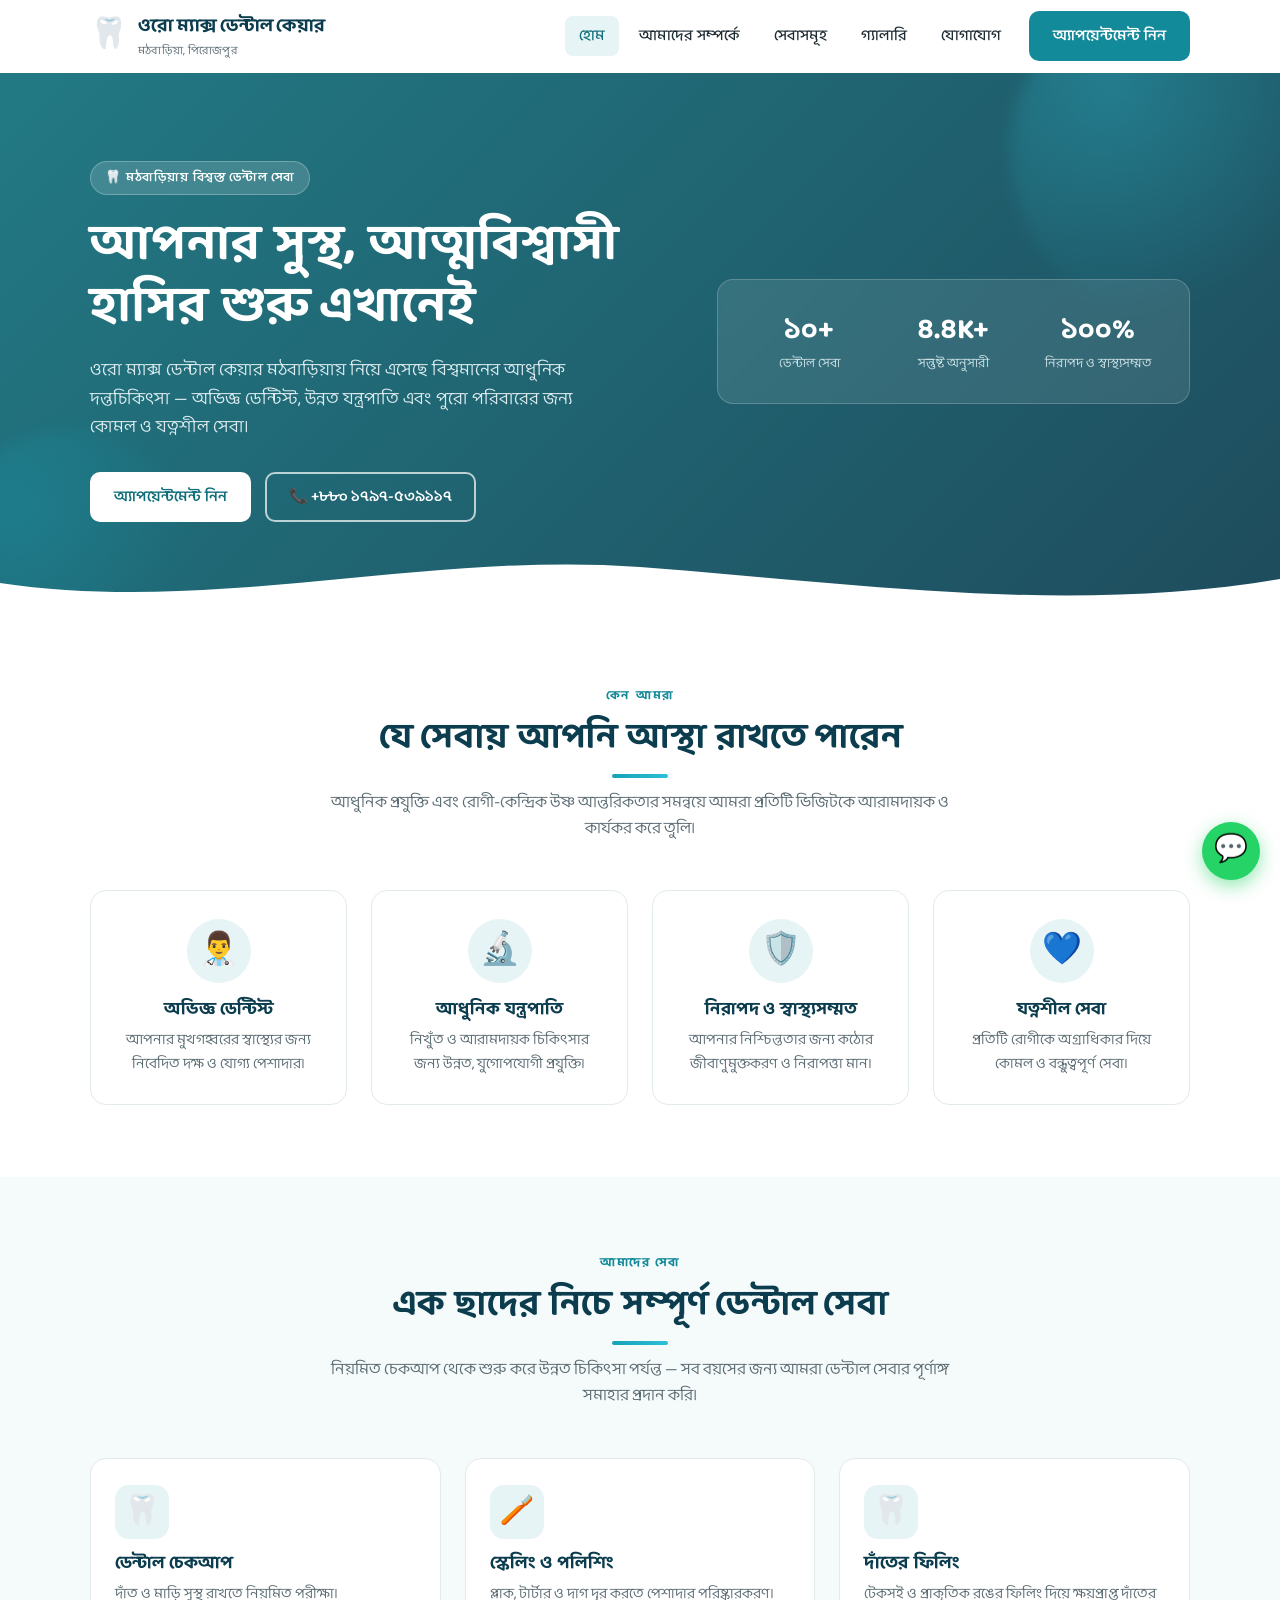
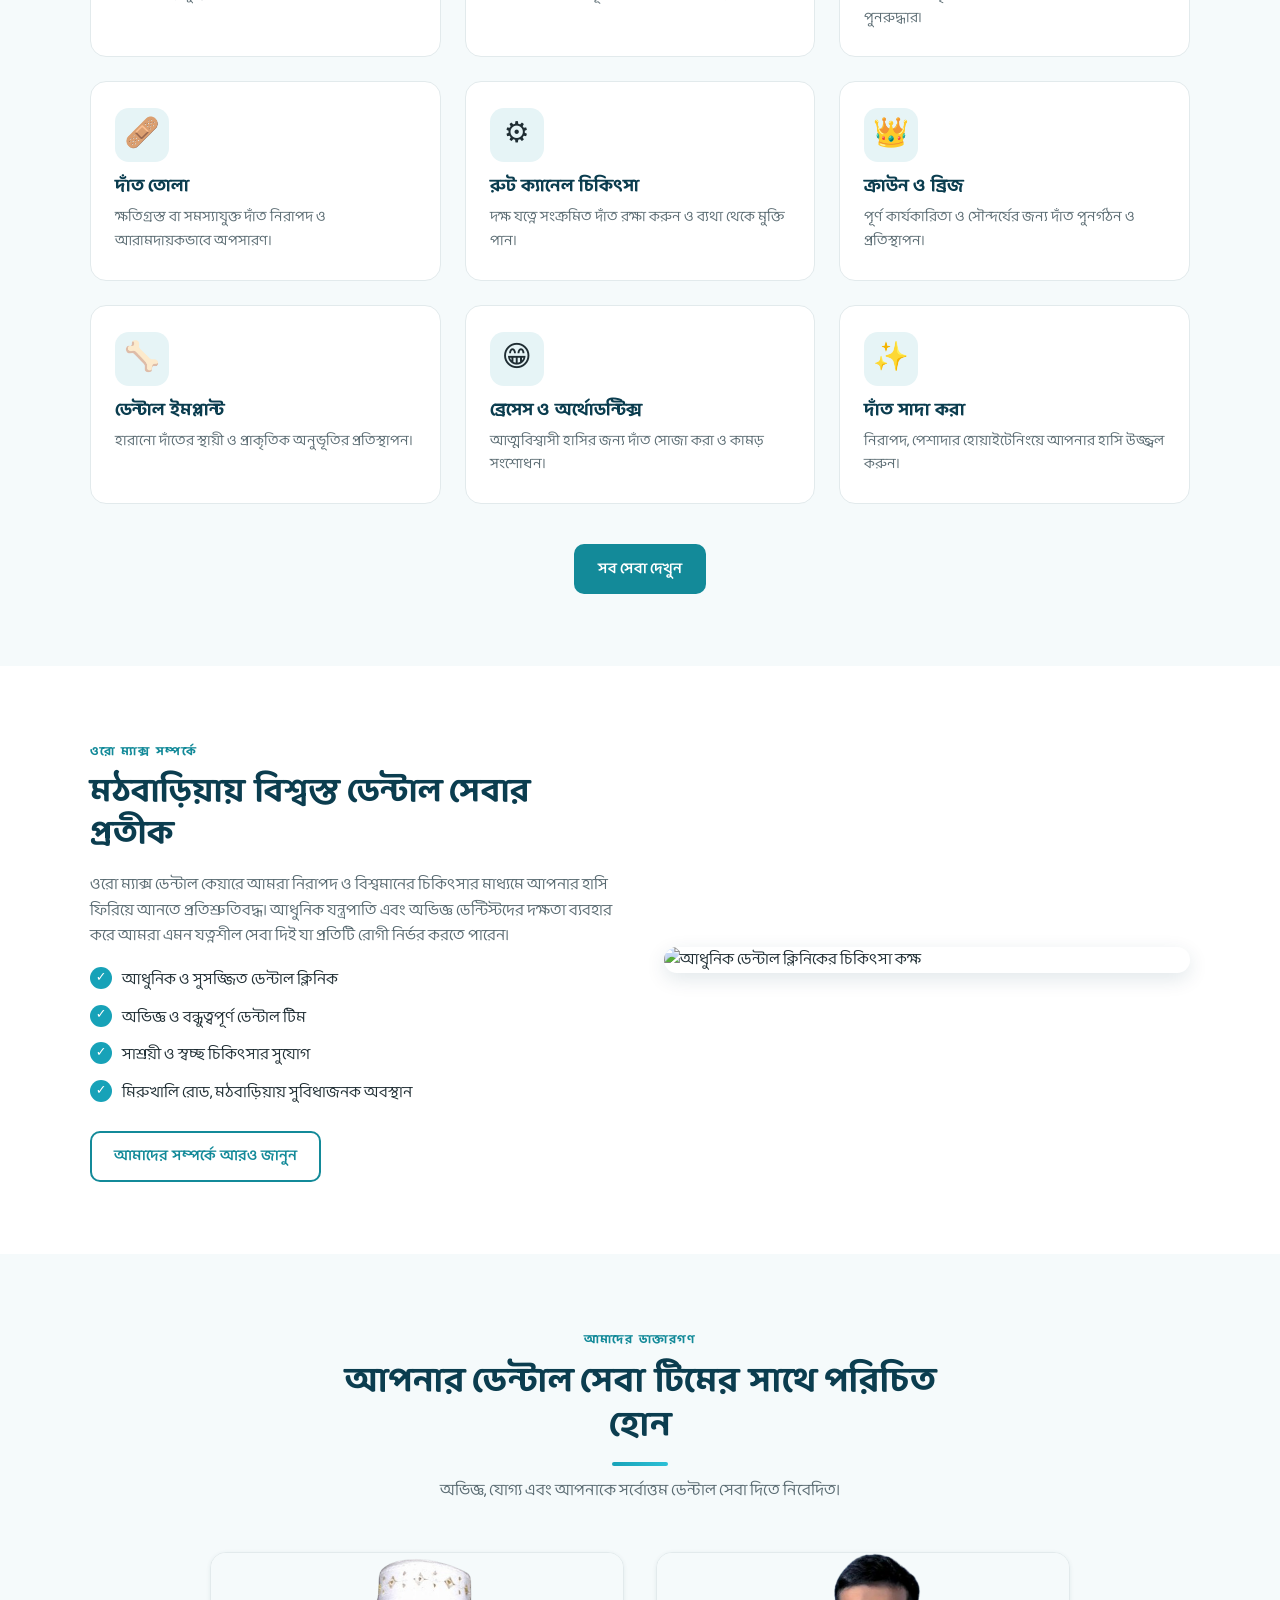
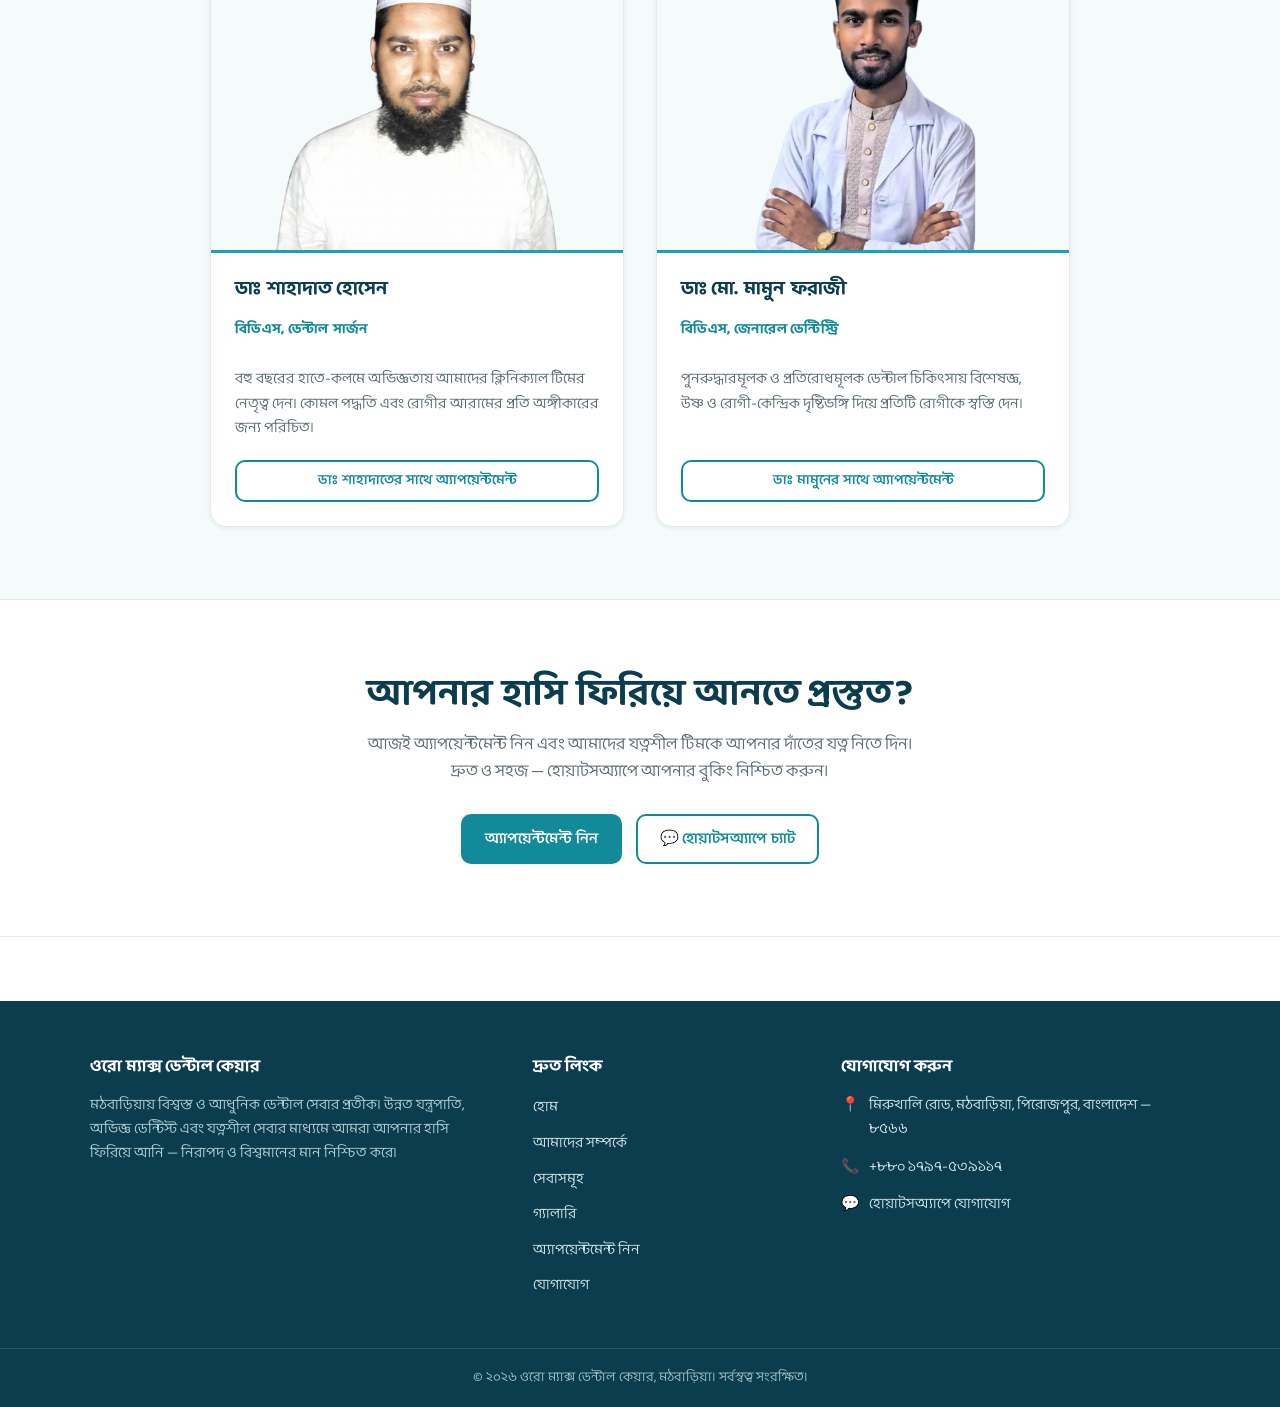
==== commit 4b59c98f: "Add richer animations and visual polish across the site - Scroll progress bar at top of viewport - H" ====
--- a/index.html
+++ b/index.html
@@ -14,6 +14,8 @@
   <main>
     <!-- ============ HERO ============ -->
     <section class="hero">
+      <span class="hero-blob hero-blob-1" aria-hidden="true"></span>
+      <span class="hero-blob hero-blob-2" aria-hidden="true"></span>
       <div class="container hero-inner">
         <div class="hero-content">
           <span class="hero-eyebrow">🦷 মঠবাড়িয়ায় বিশ্বস্ত ডেন্টাল সেবা</span>
@@ -43,6 +45,13 @@
             <div class="hero-stat-label">নিরাপদ ও স্বাস্থ্যসম্মত</div>
           </div>
         </div>
+      </div>
+
+      <!-- Curved wave divider -->
+      <div class="hero-wave" aria-hidden="true">
+        <svg viewBox="0 0 1440 60" preserveAspectRatio="none">
+          <path fill="#ffffff" d="M0,32 C240,64 480,0 720,16 C960,32 1200,64 1440,28 L1440,60 L0,60 Z"></path>
+        </svg>
       </div>
     </section>
 
--- a/css/style.css
+++ b/css/style.css
@@ -4,7 +4,7 @@
    ============================================================ */
 
 /* ---------- Bengali web font ---------- */
-@import url("https://fonts.googleapis.com/css2?family=Hind+Siliguri:wght@400;500;600;700&display=swap");
+@import url("https://fonts.googleapis.com/css2?family=Baloo+Da+2:wght@400;500;600;700;800&display=swap");
 
 /* ---------- Design tokens ---------- */
 :root {
@@ -31,7 +31,7 @@
   --container: 1140px;
   --header-h: 72px;
 
-  --font: "Hind Siliguri", "Noto Sans Bengali", "Segoe UI", system-ui, -apple-system, Roboto, Helvetica, Arial, sans-serif;
+  --font: "Baloo Da 2", "Hind Siliguri", "Noto Sans Bengali", "Segoe UI", system-ui, -apple-system, Roboto, Helvetica, Arial, sans-serif;
 }
 
 /* ---------- Reset / base ---------- */
@@ -505,18 +505,19 @@
    CTA BANNER
    ============================================================ */
 .cta-banner {
-  /* Bright cyan-to-teal — clearly distinct from the dark navy footer */
-  background: linear-gradient(135deg, #0dcfb8, var(--teal-500));
-  color: var(--white);
+  background: var(--bg);
+  border-top: 1px solid var(--border);
+  border-bottom: 1px solid var(--border);
+  color: var(--text);
   text-align: center;
 }
-.cta-banner h2 { color: var(--white); font-size: clamp(1.6rem, 4vw, 2.3rem); margin-bottom: 14px; }
-.cta-banner p { color: rgba(255,255,255,0.88); max-width: 560px; margin: 0 auto 28px; font-size: 1.05rem; }
+.cta-banner h2 { color: var(--blue-900); font-size: clamp(1.6rem, 4vw, 2.3rem); margin-bottom: 14px; }
+.cta-banner p { color: var(--text-soft); max-width: 560px; margin: 0 auto 28px; font-size: 1.05rem; }
 .cta-actions { display: flex; flex-wrap: wrap; gap: 14px; justify-content: center; }
-.cta-banner .btn-light { background: var(--white); color: var(--teal-700); }
-.cta-banner .btn-light:hover { background: var(--teal-100); }
-.cta-banner .btn-ghost { border-color: rgba(255,255,255,0.75); color: var(--white); }
-.cta-banner .btn-ghost:hover { background: rgba(255,255,255,0.18); }
+.cta-banner .btn-light { background: var(--teal-600); color: var(--white); }
+.cta-banner .btn-light:hover { background: var(--teal-700); color: var(--white); }
+.cta-banner .btn-ghost { border-color: var(--teal-600); color: var(--teal-600); }
+.cta-banner .btn-ghost:hover { background: var(--teal-100); }
 
 /* ============================================================
    SERVICES PAGE EXTRAS
@@ -911,3 +912,166 @@
   .doctor-grid { grid-template-columns: 1fr; max-width: 420px; }
   .doctor-photo-wrap { height: 260px; }
 }
+
+/* ============================================================
+   ✨ VISUAL ENHANCEMENTS — animations & richer presentation
+   ============================================================ */
+
+/* ---- Scroll progress bar (top of viewport) ---- */
+.scroll-progress {
+  position: fixed;
+  top: 0; left: 0;
+  height: 3px;
+  width: 0%;
+  z-index: 2000;
+  background: linear-gradient(90deg, var(--teal-500), var(--accent));
+  box-shadow: 0 0 8px rgba(44, 192, 214, 0.6);
+  transition: width 0.1s linear;
+}
+
+/* ---- Buttons: subtle lift + sheen sweep on hover ---- */
+.btn { position: relative; overflow: hidden; }
+.btn::after {
+  content: "";
+  position: absolute;
+  top: 0; left: -120%;
+  width: 60%; height: 100%;
+  background: linear-gradient(120deg, transparent, rgba(255, 255, 255, 0.45), transparent);
+  transform: skewX(-20deg);
+  transition: left 0.6s ease;
+}
+.btn:hover::after { left: 140%; }
+.btn-primary:hover,
+.btn-light:hover { transform: translateY(-2px); box-shadow: 0 8px 20px rgba(19, 138, 153, 0.28); }
+.btn-outline:hover { transform: translateY(-2px); }
+
+/* ---- Section title: gradient underline accent ---- */
+.section-title { position: relative; }
+.section-title::after {
+  content: "";
+  display: block;
+  width: 56px; height: 4px;
+  margin: 14px auto 0;
+  border-radius: 999px;
+  background: linear-gradient(90deg, var(--teal-500), var(--accent));
+}
+
+/* ---- Hero: animated decorative blobs + softer depth ---- */
+.hero { overflow: hidden; }
+.hero-inner { position: relative; z-index: 2; }
+.hero-blob {
+  position: absolute;
+  border-radius: 50%;
+  filter: blur(8px);
+  opacity: 0.35;
+  z-index: 1;
+  pointer-events: none;
+}
+.hero-blob-1 {
+  width: 340px; height: 340px;
+  top: -90px; right: -70px;
+  background: radial-gradient(circle at 30% 30%, rgba(44, 192, 214, 0.9), transparent 70%);
+  animation: floatBlob 9s ease-in-out infinite;
+}
+.hero-blob-2 {
+  width: 260px; height: 260px;
+  bottom: -80px; left: -60px;
+  background: radial-gradient(circle at 30% 30%, rgba(23, 162, 184, 0.8), transparent 70%);
+  animation: floatBlob 11s ease-in-out infinite reverse;
+}
+@keyframes floatBlob {
+  0%, 100% { transform: translate(0, 0) scale(1); }
+  50%      { transform: translate(20px, 30px) scale(1.12); }
+}
+
+/* Pulsing dot on the hero badge */
+.hero-eyebrow { position: relative; animation: badgeGlow 3s ease-in-out infinite; }
+@keyframes badgeGlow {
+  0%, 100% { box-shadow: 0 0 0 0 rgba(255, 255, 255, 0.0); }
+  50%      { box-shadow: 0 0 0 5px rgba(255, 255, 255, 0.08); }
+}
+
+/* Hero stats: gentle pop-in once visible + lift on hover */
+.hero-stats.animate.is-visible .hero-stat {
+  animation: statPop 0.5s ease both;
+}
+.hero-stats.is-visible .hero-stat:nth-child(1) { animation-delay: 0.15s; }
+.hero-stats.is-visible .hero-stat:nth-child(2) { animation-delay: 0.30s; }
+.hero-stats.is-visible .hero-stat:nth-child(3) { animation-delay: 0.45s; }
+@keyframes statPop {
+  0%   { opacity: 0; transform: scale(0.6); }
+  60%  { opacity: 1; transform: scale(1.08); }
+  100% { opacity: 1; transform: scale(1); }
+}
+.hero-stat { transition: transform 0.2s ease; }
+.hero-stat:hover { transform: translateY(-4px); }
+.hero-stat:hover .hero-stat-num { color: var(--accent); }
+.hero-stat-num { transition: color 0.2s ease; }
+
+/* Curved wave divider at the bottom of the hero */
+.hero-wave { position: absolute; left: 0; right: 0; bottom: -1px; z-index: 2; line-height: 0; }
+.hero-wave svg { display: block; width: 100%; height: 60px; }
+
+/* ---- Feature cards: top accent grows + icon spring ---- */
+.feature-card { position: relative; overflow: hidden; }
+.feature-card::before {
+  content: "";
+  position: absolute;
+  top: 0; left: 0; right: 0;
+  height: 4px;
+  background: linear-gradient(90deg, var(--teal-500), var(--accent));
+  transform: scaleX(0);
+  transform-origin: left;
+  transition: transform 0.35s ease;
+}
+.feature-card:hover::before { transform: scaleX(1); }
+.feature-card:hover { box-shadow: 0 14px 30px rgba(11, 61, 79, 0.14); }
+.feature-icon { transition: transform 0.35s cubic-bezier(0.34, 1.56, 0.64, 1), background 0.3s ease; }
+.feature-card:hover .feature-icon {
+  transform: translateY(-4px) scale(1.1) rotate(-6deg);
+  background: linear-gradient(135deg, var(--teal-500), var(--accent));
+}
+
+/* ---- Service cards: icon badge + brighter hover ---- */
+.service-card .service-icon {
+  display: inline-flex; align-items: center; justify-content: center;
+  width: 54px; height: 54px;
+  border-radius: 14px;
+  background: var(--teal-100);
+  transition: transform 0.3s ease, background 0.3s ease;
+}
+.service-card:hover .service-icon {
+  transform: rotate(-8deg) scale(1.08);
+  background: linear-gradient(135deg, var(--teal-500), var(--accent));
+}
+.service-card:hover { box-shadow: 0 14px 30px rgba(11, 61, 79, 0.14); }
+
+/* ---- Service detail (services page): icon badge animation ---- */
+.service-detail .sd-icon { transition: transform 0.3s ease, background 0.3s ease; }
+.service-detail:hover .sd-icon {
+  transform: rotate(-6deg) scale(1.08);
+  background: linear-gradient(135deg, var(--teal-500), var(--accent));
+}
+
+/* ---- Mission/Vision + step cards: lift ---- */
+.mv-card { transition: transform 0.2s ease, box-shadow 0.2s ease; }
+.mv-card:hover { transform: translateY(-4px); box-shadow: var(--shadow-md); }
+.step-card { transition: transform 0.2s ease, box-shadow 0.2s ease; }
+.step-card:hover { transform: translateY(-4px); box-shadow: var(--shadow-md); }
+.step-icon { transition: transform 0.3s ease; }
+.step-card:hover .step-icon { transform: scale(1.15) translateY(-2px); }
+
+/* ---- Doctor cards: photo subtle zoom + accent grow ---- */
+.doctor-photo-wrap img { transition: transform 0.4s ease; }
+.doctor-card:hover .doctor-photo-wrap img { transform: scale(1.05); }
+
+/* ---- Extra scroll-in variants ---- */
+.animate.zoom-in { transform: scale(0.9); }
+.animate.zoom-in.is-visible { transform: none; }
+
+@media (prefers-reduced-motion: reduce) {
+  .hero-blob,
+  .hero-eyebrow,
+  .hero-stats.is-visible .hero-stat { animation: none !important; }
+  .btn::after { display: none; }
+}
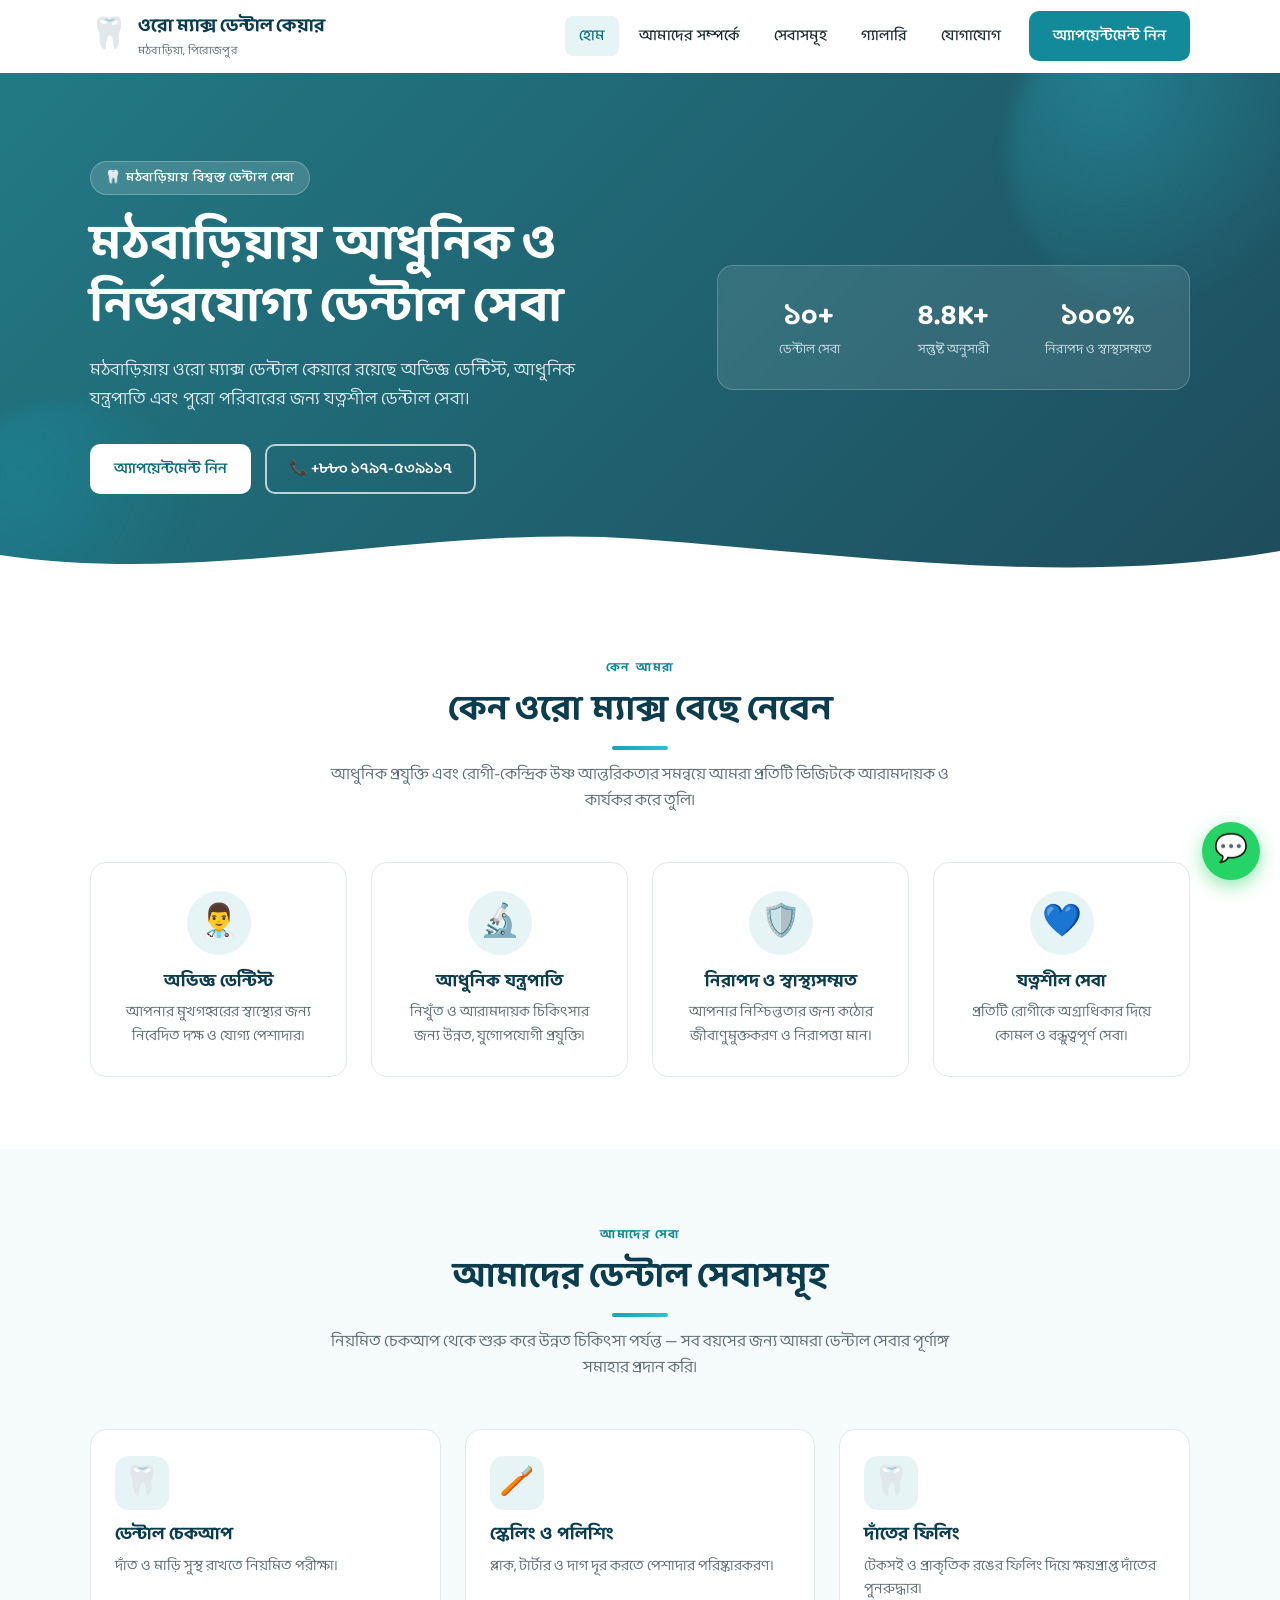
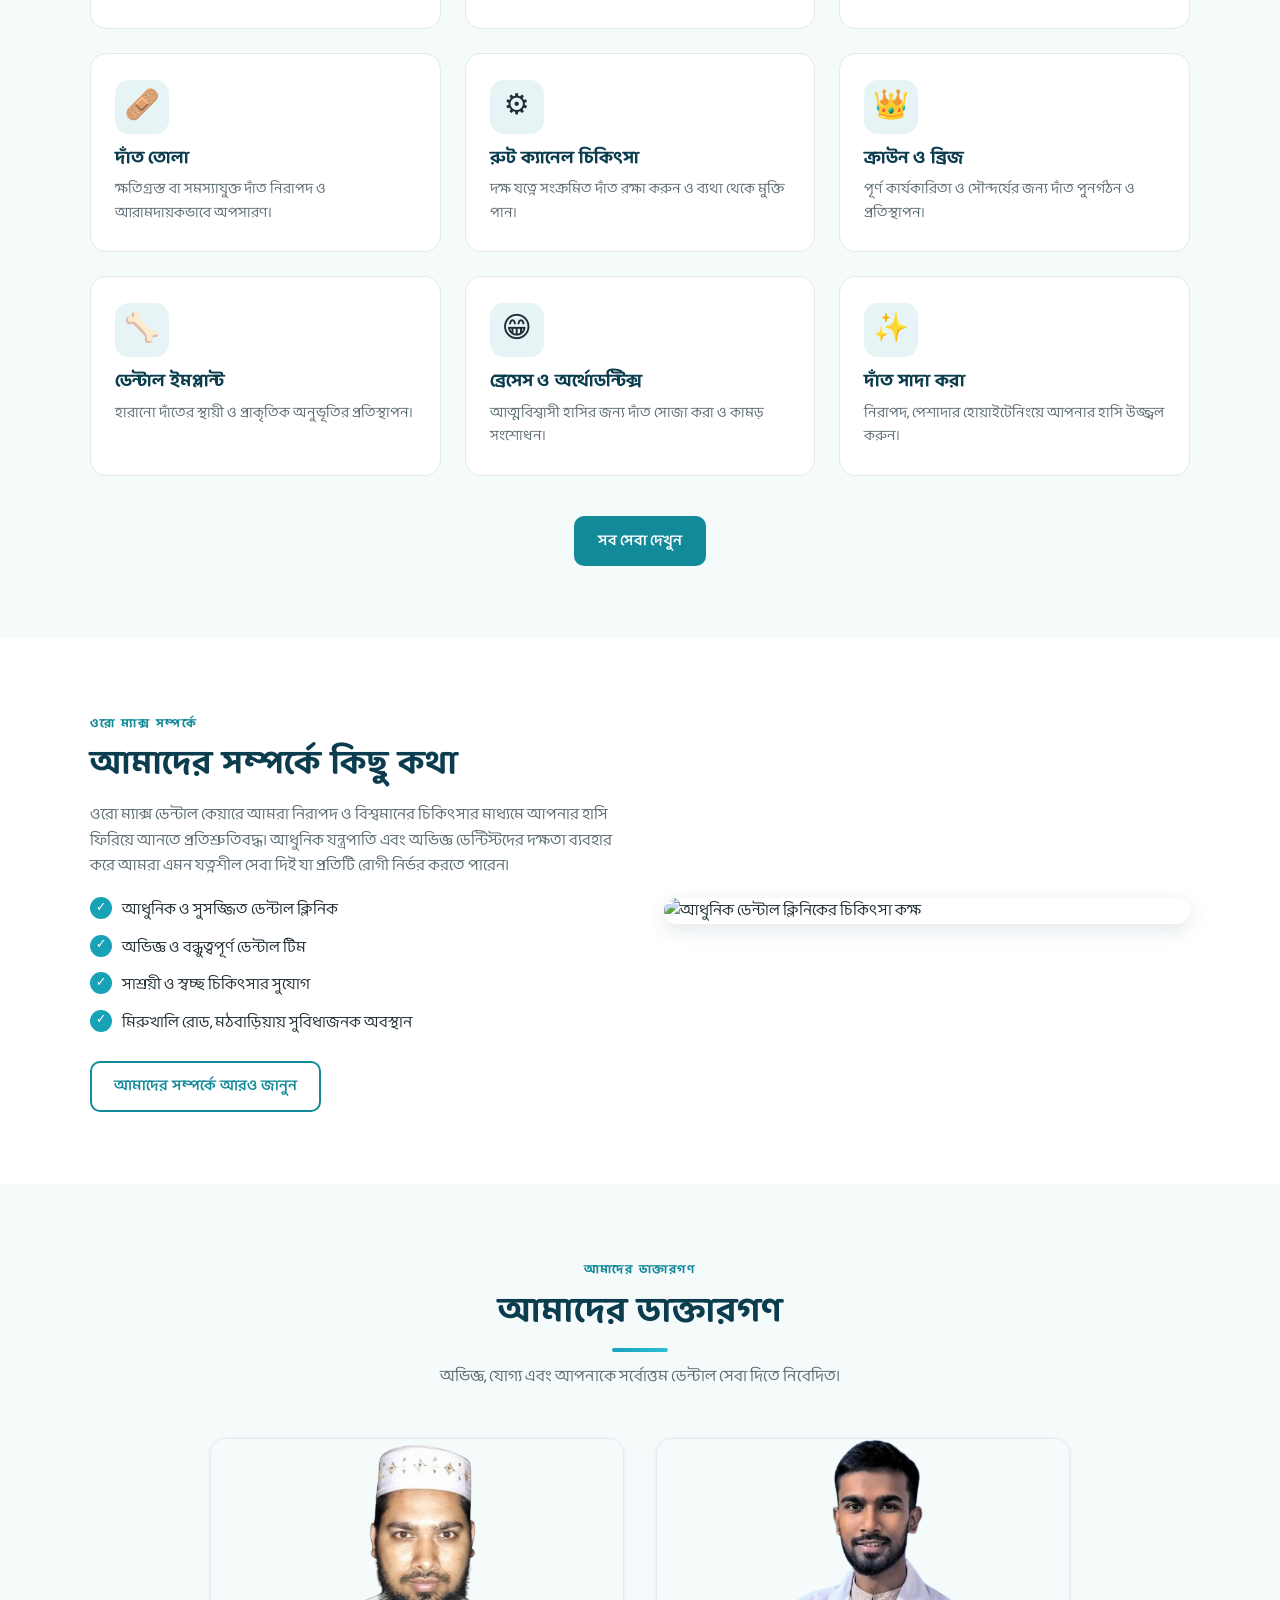
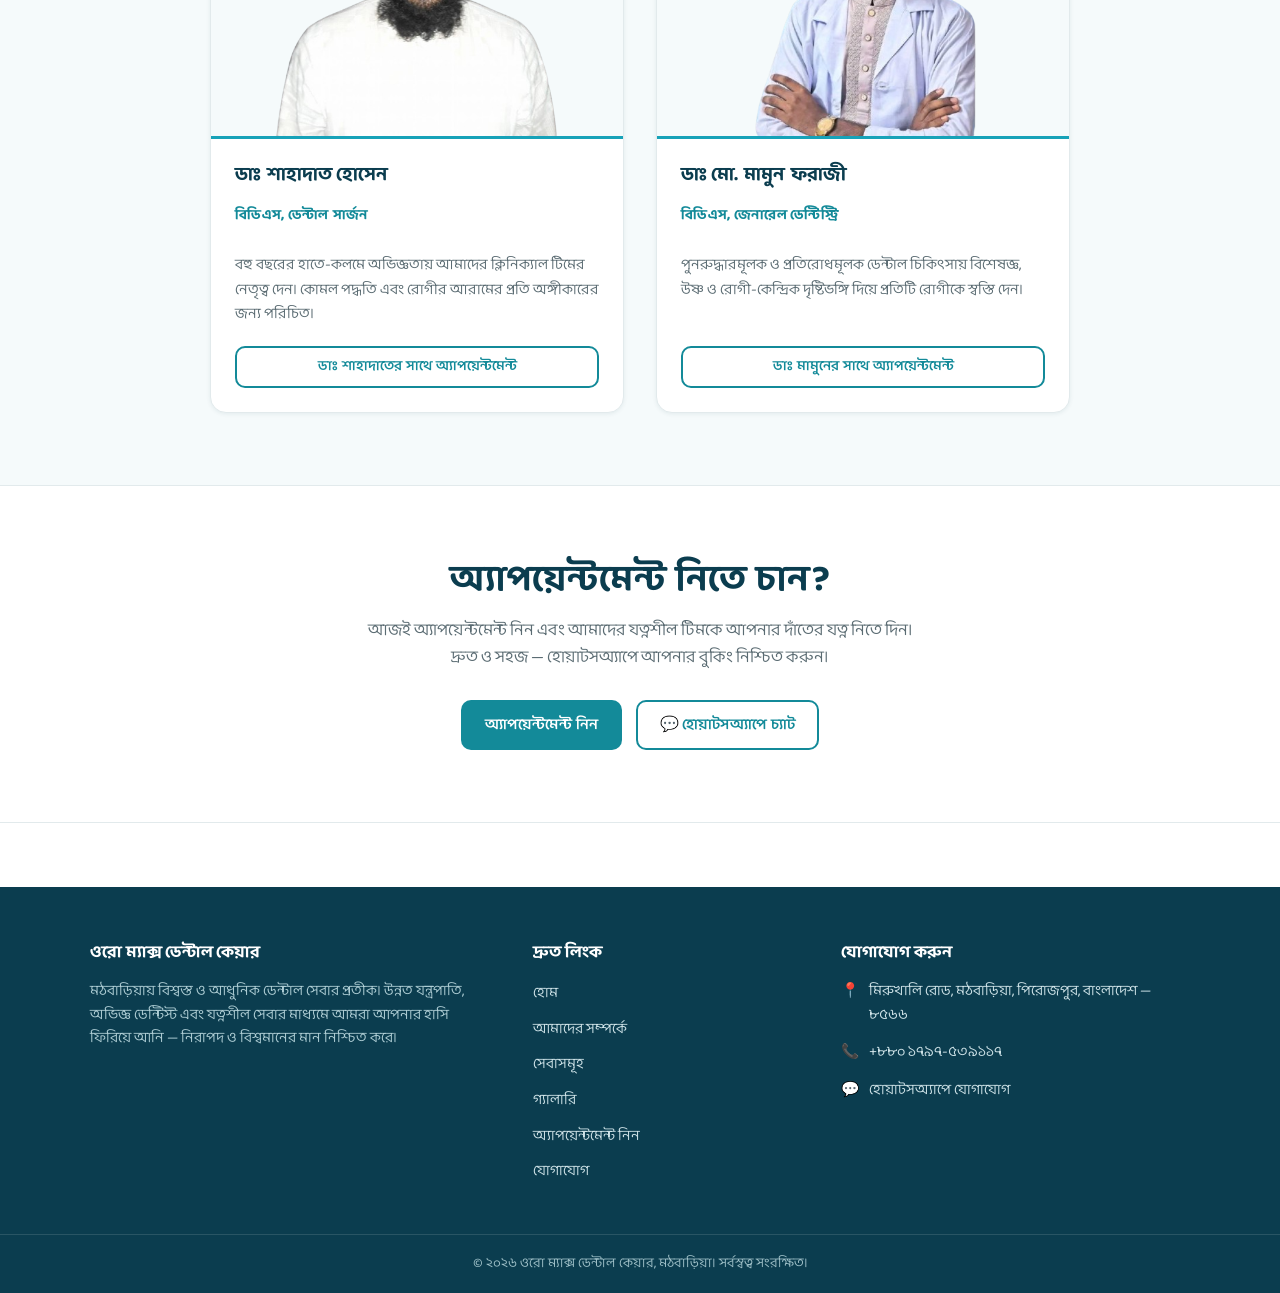
==== commit 3378ff63: "Tone down overly marketing-style headings to plain, professional Bengali Replaces flowery phrasing (" ====
--- a/index.html
+++ b/index.html
@@ -19,11 +19,10 @@
       <div class="container hero-inner">
         <div class="hero-content">
           <span class="hero-eyebrow">🦷 মঠবাড়িয়ায় বিশ্বস্ত ডেন্টাল সেবা</span>
-          <h1>আপনার সুস্থ, আত্মবিশ্বাসী হাসির শুরু এখানেই</h1>
+          <h1>মঠবাড়িয়ায় আধুনিক ও নির্ভরযোগ্য ডেন্টাল সেবা</h1>
           <p>
-            ওরো ম্যাক্স ডেন্টাল কেয়ার মঠবাড়িয়ায় নিয়ে এসেছে বিশ্বমানের আধুনিক
-            দন্তচিকিৎসা — অভিজ্ঞ ডেন্টিস্ট, উন্নত যন্ত্রপাতি এবং পুরো পরিবারের
-            জন্য কোমল ও যত্নশীল সেবা।
+            মঠবাড়িয়ায় ওরো ম্যাক্স ডেন্টাল কেয়ারে রয়েছে অভিজ্ঞ ডেন্টিস্ট,
+            আধুনিক যন্ত্রপাতি এবং পুরো পরিবারের জন্য যত্নশীল ডেন্টাল সেবা।
           </p>
           <div class="hero-actions">
             <a href="appointment.html" class="btn btn-light">অ্যাপয়েন্টমেন্ট নিন</a>
@@ -60,7 +59,7 @@
       <div class="container">
         <div class="section-head">
           <span class="section-eyebrow">কেন আমরা</span>
-          <h2 class="section-title">যে সেবায় আপনি আস্থা রাখতে পারেন</h2>
+          <h2 class="section-title">কেন ওরো ম্যাক্স বেছে নেবেন</h2>
           <p class="section-subtitle">
             আধুনিক প্রযুক্তি এবং রোগী-কেন্দ্রিক উষ্ণ আন্তরিকতার সমন্বয়ে আমরা
             প্রতিটি ভিজিটকে আরামদায়ক ও কার্যকর করে তুলি।
@@ -97,7 +96,7 @@
       <div class="container">
         <div class="section-head">
           <span class="section-eyebrow">আমাদের সেবা</span>
-          <h2 class="section-title">এক ছাদের নিচে সম্পূর্ণ ডেন্টাল সেবা</h2>
+          <h2 class="section-title">আমাদের ডেন্টাল সেবাসমূহ</h2>
           <p class="section-subtitle">
             নিয়মিত চেকআপ থেকে শুরু করে উন্নত চিকিৎসা পর্যন্ত — সব বয়সের জন্য
             আমরা ডেন্টাল সেবার পূর্ণাঙ্গ সমাহার প্রদান করি।
@@ -163,7 +162,7 @@
       <div class="container split">
         <div class="split-body">
           <span class="section-eyebrow">ওরো ম্যাক্স সম্পর্কে</span>
-          <h2>মঠবাড়িয়ায় বিশ্বস্ত ডেন্টাল সেবার প্রতীক</h2>
+          <h2>আমাদের সম্পর্কে কিছু কথা</h2>
           <p>
             ওরো ম্যাক্স ডেন্টাল কেয়ারে আমরা নিরাপদ ও বিশ্বমানের চিকিৎসার
             মাধ্যমে আপনার হাসি ফিরিয়ে আনতে প্রতিশ্রুতিবদ্ধ। আধুনিক যন্ত্রপাতি
@@ -192,7 +191,7 @@
       <div class="container">
         <div class="section-head">
           <span class="section-eyebrow">আমাদের ডাক্তারগণ</span>
-          <h2 class="section-title">আপনার ডেন্টাল সেবা টিমের সাথে পরিচিত হোন</h2>
+          <h2 class="section-title">আমাদের ডাক্তারগণ</h2>
           <p class="section-subtitle">
             অভিজ্ঞ, যোগ্য এবং আপনাকে সর্বোত্তম ডেন্টাল সেবা দিতে নিবেদিত।
           </p>
@@ -235,7 +234,7 @@
     <!-- ============ CTA BANNER ============ -->
     <section class="section cta-banner">
       <div class="container">
-        <h2>আপনার হাসি ফিরিয়ে আনতে প্রস্তুত?</h2>
+        <h2>অ্যাপয়েন্টমেন্ট নিতে চান?</h2>
         <p>
           আজই অ্যাপয়েন্টমেন্ট নিন এবং আমাদের যত্নশীল টিমকে আপনার দাঁতের যত্ন
           নিতে দিন। দ্রুত ও সহজ — হোয়াটসঅ্যাপে আপনার বুকিং নিশ্চিত করুন।
